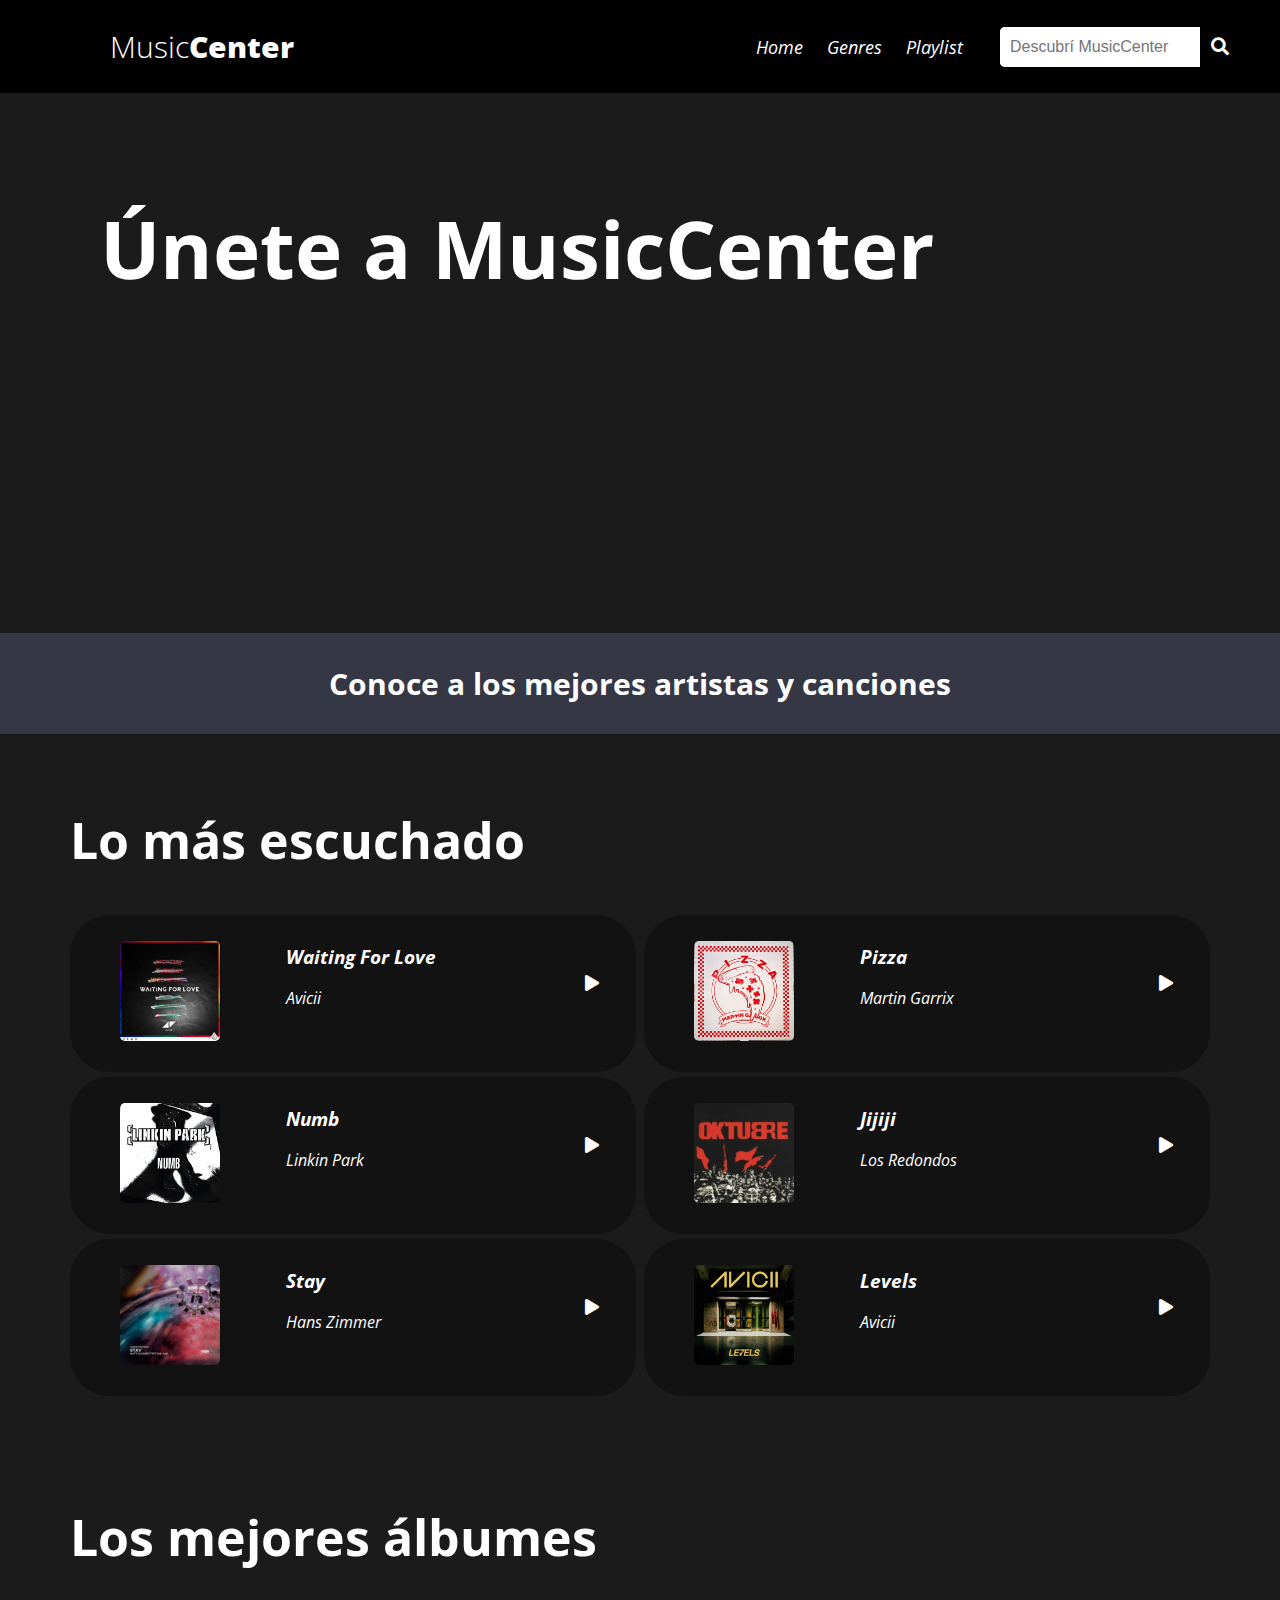
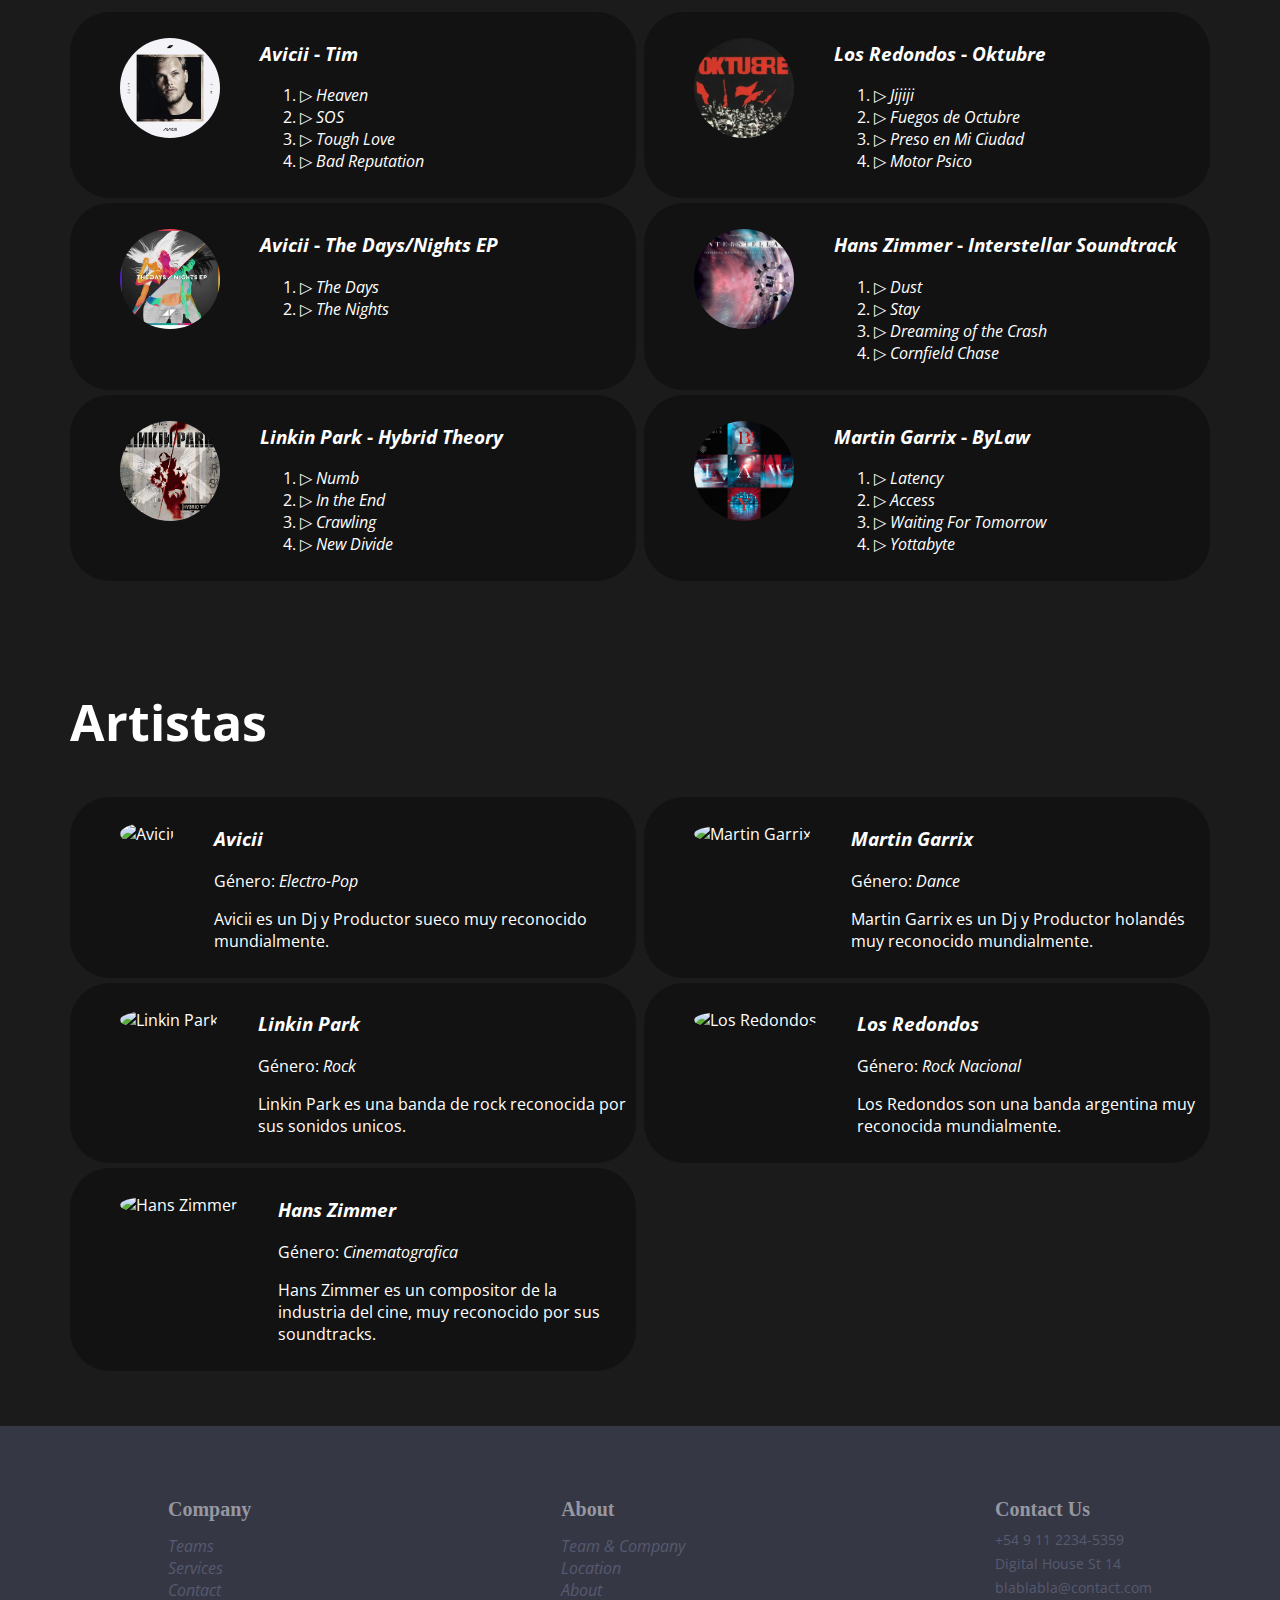
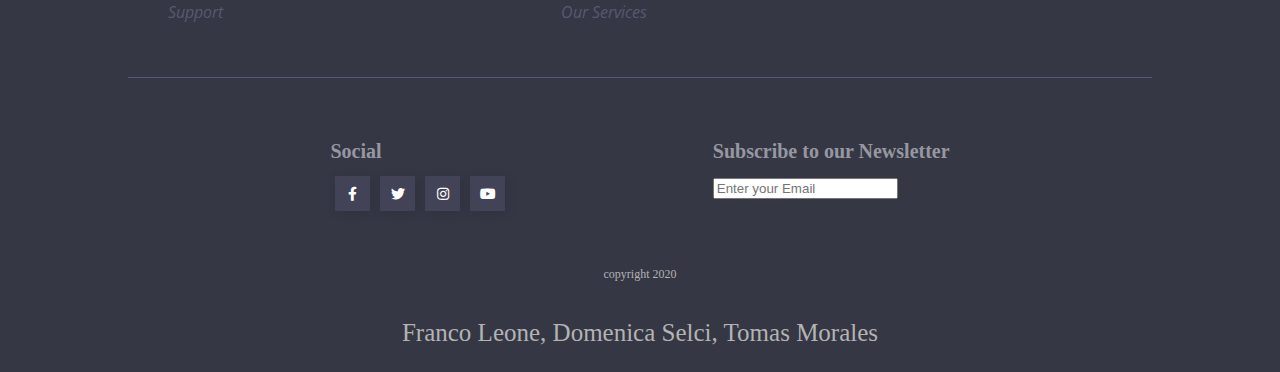
==== index.html @ e965d52c "Update index.html" ====
<!DOCTYPE html>
<html>

<head>
    <meta charset="utf-8">
    <link rel="preconnect" href="https://fonts.gstatic.com">
    <link href="https://fonts.googleapis.com/css2?family=Open+Sans:ital,wght@0,300;0,700;1,800&display=swap"
        rel="stylesheet">
    <meta name="viewport" content="width=device-width, initial-scale=1">
    <title>MusicCenter</title>
    <link rel="stylesheet" href="https://cdnjs.cloudflare.com/ajax/libs/font-awesome/5.15.2/css/all.min.css">
    <link rel="stylesheet" href="css/style.css">
</head>

<body>
    <nav>
        <ul>
            <li class="logo">Music<span>Center</span></li>
            <div class="items">
                <li><a href="../proyecto-musica/index.html">Home</a></li>
                <li><a href="../proyecto-musica/genres.html">Genres</a></li>
                <li><a href="../proyecto-musica/playlist.html">Playlist</a></li>
            </div>
            <li class="search-icon">
                <input type= "search" placeholder="Descubrí MusicCenter">
                <label class="icon">
                    <span class="fas fa-search"></span>
                </label>
            </li>
        </ul>
    </nav>
    <main>
        <section>
            <h1 id="portada">Únete a MusicCenter</h2>
                <h2 class="subtitulo">Conoce a los mejores artistas y canciones</h2>
        </section>
        <section id="contenedores" class="canciones">
            <h2>Lo más escuchado</h2>
            <article>
                <figure class="cancion"><img src="img/waitingforlove.jpg" alt="Waiting For Love - Avicii">
                </figure>
                <div class="informacion">
                    <h3> <a href="detail-track.html">Waiting For Love</a></h3>
                    <p><a href="detail-artist.html">Avicii</a></p>
                </div>
                <div class="reproductor">
                    <i class="fas fa-play"></i>
                </div>
            </article>
            <article>
                <figure class="cancion"><img src="img/pizza.jpg" alt="Pizza-Martin Garrix"></figure>
                <div class="informacion">
                    <h3> <a href="detail-track.html">Pizza</a></h3>
                    <p> <a href="detail-artist.html">Martin Garrix</a></p>
                </div>
                <div class="reproductor">
                    <i class="fas fa-play"></i>
                </div>
            </article>
            <article>
                <figure class="cancion"><img src="img/numb.jpg" alt="Numb - Linkin Park"></figure>
                <div class="informacion">
                    <h3> <a href="detail-track.html">Numb</a></h3>
                    <p> <a href="detail-artist.html">Linkin Park</a></p>
                </div>
                <div class="reproductor">
                    <i class="fas fa-play"></i>
                </div>
            </article>
            <article>
                <figure class="cancion"><img src="img/jijiji.jpg" alt="Los Redondos - Jijiji"></figure>
                <div class="informacion">
                    <h3> <a href="detail-track.html">Jijiji</a></h3>
                    <p> <a href="detail-artist.html">Los Redondos</a></p>
                </div>
                <div class="reproductor">
                    <i class="fas fa-play"></i>
                </div>
            </article>
            <article>
                <figure class="cancion"><img src="img/stay.jpg" alt="Stay - Hans Zimmer"></figure>
                <div class="informacion">
                    <h3><a href="detail-track.html">Stay</a></h3>
                    <p> <a href="detail-artist.html">Hans Zimmer</a></p>
                </div>
                <div class="reproductor">
                    <i class="fas fa-play"></i>
                </div>
            </article>
            <article>
                <figure class="cancion"><img src="img/levels.jpg" alt="Levels - Avicii"></figure>
                <div class="informacion">
                    <h3> <a href="detail-track.html">Levels</a></h3>
                    <p> <a href="detail-artist.html">Avicii</a></p>
                </div>
                <div class="reproductor">
                    <i class="fas fa-play"></i>
                </div>
            </article>
        </section>



        <section id="contenedores" class="album">
            <h2>Los mejores álbumes</h2>
            <article>
                <figure><img src="img/tim.jpg" alt="Tim"></figure>
                <div class="informacion">
                    <h3><a href="detail-artist.html">Avicii</a> - <a href="detail-album.html">Tim</a></h3>
                    <ol class="cancionesalbum">
                        <li>▷ <a href="detail-track.html">Heaven</a> </li>
                        <li>▷ <a href="detail-track.html">SOS</a></li>
                        <li>▷ <a href="detail-track.html">Tough Love</a></li>
                        <li>▷ <a href="detail-track.html">Bad Reputation</a></li>
                    </ol>
                </div>
            </article>
            <article>
                <figure><img src="img/jijiji.jpg" alt="Oktubre"></figure>
                <div class="informacion">
                    <h3><a href="detail-artist.html">Los Redondos</a> - <a href="detail-album.html">Oktubre</a></h3>
                    <ol class="cancionesalbum">
                        <li>▷ <a href="detail-track.html">Jijiji</a> </li>
                        <li>▷ <a href="detail-track.html">Fuegos de Octubre</a></li>
                        <li>▷ <a href="detail-track.html">Preso en Mi Ciudad</a></li>
                        <li>▷ <a href="detail-track.html">Motor Psico</a></li>
                    </ol>
                </div>
            </article>
            <article>
                <figure><img src="img/night-ayep.jpg" alt="Nights/Day EP"></figure>
                <div class="informacion">
                    <h3><a href="detail-artist.html">Avicii</a> - <a href="detail-album.html">The Days/Nights EP</a>
                    </h3>
                    <ol class="cancionesalbum">
                        <li>▷ <a href="detail-track.html">The Days</a> </li>
                        <li>▷ <a href="detail-track.html">The Nights</a></li>
                    </ol>
                </div>
            </article>
            <article>
                <figure><img src="img/interstellar.jpg" alt="Interstellar"></figure>
                <div class="informacion">
                    <h3><a href="detail-artist.html">Hans Zimmer</a> - <a href="detail-album.html">Interstellar
                            Soundtrack</a></h3>
                    <ol class="cancionesalbum">
                        <li>▷ <a href="detail-track.html">Dust</a> </li>
                        <li>▷ <a href="detail-track.html">Stay</a></li>
                        <li>▷ <a href="detail-track.html">Dreaming of the Crash</a></li>
                        <li>▷ <a href="detail-track.html">Cornfield Chase</a></li>
                    </ol>
                </div>
            </article>
            <article>
                <figure><img src="img/hybridtheor.jpg" alt="Hybrid Theory"></figure>
                <div class="informacion">
                    <h3><a href="detail-artist.html">Linkin Park</a> - <a href="detail-album.html">Hybrid Theory</a>
                    </h3>
                    <ol class="cancionesalbum">
                        <li>▷ <a href="detail-track.html">Numb</a> </li>
                        <li>▷ <a href="detail-track.html">In the End</a></li>
                        <li>▷ <a href="detail-track.html">Crawling</a></li>
                        <li>▷ <a href="detail-track.html">New Divide</a></li>
                    </ol>
                </div>
            </article>
            <article>
                <figure><img src="img/bylaw.jpg" alt="ByLaw"></figure>
                <div class="informacion">
                    <h3><a href="detail-artist.html">Martin Garrix</a> - <a href="detail-album.html">ByLaw</a></h3>
                    <ol class="cancionesalbum">
                        <li>▷ <a href="detail-track.html">Latency</a> </li>
                        <li>▷ <a href="detail-track.html">Access</a></li>
                        <li>▷ <a href="detail-track.html">Waiting For Tomorrow</a></li>
                        <li>▷ <a href="detail-track.html">Yottabyte</a></li>
                    </ol>
                </div>
            </article>
        </section>




        <section id="contenedores" class="artistas">
            <h2>Artistas</h2>
            <article>
                <figure><img src="img/avicii.jpg" alt="Avicii"></figure>
                <div class="informacion">
                    <h3><a href="detail-artist.html">Avicii</a></h3>
                    <p>Género: <a href="detail-genres.html">Electro-Pop</a></p>
                    <p>Avicii es un Dj y Productor sueco muy reconocido mundialmente.</p>
                </div>
            </article>
            <article>
                <figure><img src="img/mx.jpg" alt="Martin Garrix"></figure>
                <div class="informacion">
                    <h3><a href="detail-artist.html">Martin Garrix</a></h3>
                    <p>Género: <a href="detail-genres.html">Dance</a></p>
                    <p>Martin Garrix es un Dj y Productor holandés muy reconocido mundialmente.</p>
                </div>
            </article>
            <article>
                <figure><img src="img/lp.jpg" alt="Linkin Park"></figure>
                <div class="informacion">
                    <h3><a href="detail-artist.html">Linkin Park</a></h3>
                    <p>Género: <a href="detail-genres.html">Rock</a></p>
                    <p>Linkin Park es una banda de rock reconocida por sus sonidos unicos.</p>
                </div>
            </article>
            <article>
                <figure><img src="img/r.jpg" alt="Los Redondos"></figure>
                <div class="informacion">
                    <h3><a href="detail-artist.html">Los Redondos</a></h3>
                    <p>Género: <a href="detail-genres.html">Rock Nacional</a></p>
                    <p>Los Redondos son una banda argentina muy reconocida mundialmente.</p>
                </div>
            </article>
            <article>
                <figure><img src="img/hz.jpg" alt="Hans Zimmer"></figure>
                <div class="informacion">
                    <h3><a href="detail-artist.html">Hans Zimmer</a></h3>
                    <p>Género: <a href="detail-genres.html">Cinematografica</a></p>
                    <p>Hans Zimmer es un compositor de la industria del cine, muy reconocido por sus
                        soundtracks.</p>
                </div>
            </article>
        </section>
    </main>
    <footer>

        <div class="arriba">

            <ul>
                <h1>Company</h1>
                <li><a href="#">Teams</a></li>
                <li><a href="#">Services</a></li>
                <li><a href="#">Contact</a></li>
                <li><a href="#">Support</a></li>
            </ul>

            <ul>
                <h1>About</h1>
                <li><a href="#">Team & Company</a></li>
                <li><a href="#">Location</a></li>
                <li><a href="#">About</a></li>
                <li><a href="#">Our Services</a></li>
            </ul>

            <ul>
                <h1>Contact Us</h1>
                <li>
                    <p>+54 9 11 2234-5359</p>
                </li>
                <li>
                    <p>Digital House St 14</p>
                </li>
                <li>
                    <p>blablabla@contact.com</p>
                </li>
            </ul>


        </div>

        <div class="abajo">

            <div class="social">
                <h1>Social</h1>
                <div class="social-icons">
                    <a href="#"><i class="fab fa-facebook-f"></i></a>
                    <a href="#"><i class="fab fa-twitter"></i></a>
                    <a href="#"><i class="fab fa-instagram"></i></a>
                    <a href="#"><i class="fab fa-youtube"></i></a>
                </div>
            </div>
            <div class="search">
                <h1>Subscribe to our Newsletter</h1>
                <input type="email" placeholder="Enter your Email" />

            </div>
        </div>

        <p class="copyright"> copyright 2020</p>
        <p class="Integrantes">Franco Leone, Domenica Selci, Tomas Morales</p>
    </footer>
</body>

</html>
---- css/style.css ----
*{
    box-sizing: border-box;
}
body{
    margin:0;
    background-color: rgb(27, 27, 27);
    color: white;
    font-family: 'Open Sans', sans-serif;
}
nav{
    padding: 10px 40px 10px 70px;
    border: 1px #000;
    border-left: none;
    border-right: none;
background-color: #000;

}
nav ul{
    display: flex;
    list-style: none;
    flex-wrap: wrap;
    align-items: center;
    justify-content: center;

}
nav ul li.logo{
    flex: 1;
    font-family: -apple-system, BlinkMacSystemFont, 'Segoe UI', Roboto, Oxygen, Ubuntu, Cantarell, 'Open Sans', 'Helvetica Neue', sans-serif;
    font-size: 30px;
    font-weight: 200;
}
nav ul li.logo span{
font-weight: 800;
}

nav ul div.items{
    padding: 0 25px;
    display: inline-flex;
}
nav ul div.items a{
    text-decoration: none;
    font-size: 18px;
    padding: 0 12px;

}
nav ul .search-icon{
    height: 40px;
    width: 240px;
    display: flex;
    background: #f2f2f2;
    border-radius: 5px;
}
nav ul .search-icon input{
    height: 100%;
    width: 200px;
    border: none;
    outline: none;
    padding: 0 10px;
    color: #000;
    font-size: 16px;
    border-radius: 5px 0 0 5px;

}
nav ul .search-icon .icon{
    height: 100%;
    width: 40px;
    line-height: 40px;
    text-align: center;
    background: #000;
}
nav ul .search-icon .icon span{
    color:white;
    font-size: 18px;
}
#portada{
    background-image: url(../img/portada.jpg);
    background-size: cover;
    background-position: center;
    min-height: 60vh;
    padding: 100px;
    margin:0;
    font-size: 80px;
  /* text-align: start;
    display: flex;
    justify-content: space-between;
    flex-direction: column;*/
}

.subtitulo {
    font-size: 30px;
    text-align: center;
    padding: 30px 10px;
    background-color: #353745;
    margin: 0;
}

 #contenedores {
    display: flex;
    flex-wrap: wrap;
    justify-content: space-between;
    margin-top: 30px;
    max-width: 1200px;
    margin: 0 auto;
    padding: 30px;
   /* margin-left: 100px;
    margin-right: 100px;*/
   /* background-color: rgba(128, 128, 128, 0.226);*/
    border-radius: 20px;
}

#contenedores h2 {
   
    width: 100%;
    font-size: 50px;
}

#contenedores article {
    display: flex;
    padding: 10px;
    margin-bottom: 5px;
   /* width: calc(50% - 4px);*/
    background-color: rgba(15, 15, 15, 0.74);
    border-radius: 40px;
}

.canciones article {
    width: calc(50% - 4px);
}


.album article {
    width: calc(50% - 4px);
}

.artistas article {
    width: calc(50% - 4px);
}

article figure {
    flex-shrink: 0;
}

figure img {
    height: 100px;
    width: 100px;
    border-radius: 50%;
    object-fit: cover;
   /* display: block;*/
}


.canciones article div.informacion {
    width: 50%;
    margin: 0 auto;
}

article div.reproductor {
    display: flex;
    margin-top: 50px;
    margin-right: 5%;
}

.canciones article figure img {
     border-radius: 5px;
}
footer {
    background-color: #353745;
    box-sizing: border-box;
    display: flex;
    flex-direction: column;
    align-items: center;
}

ul{
    list-style: none;
}


/* .logo{
    height: 50px;
    width: 170px;
} */

.social-icons a{
    width: 35px;
    height: 35px;
    margin: 0px 5px;
    background-color: #424356;
    box-shadow: 2px 2px 12px rgba(0,0,0,0.1);
    display: flex;
    justify-content: center;
    align-items: center;
}

.social-icons{
    display: flex;
}

.social-icons i{
    color: #ffffff;
    font-size: 14px;
}

.copyright{
    font-family: calibri;
    font-size: 12px;
    color: #b3b3b3;
}

.Integrantes{
    font-family: calibri;
    font-size: 25px;
    color: #b3b3b3;
}

.social-icons a:hover{
    background-color: #353745;
    transition: all ease 0.5s;
}

.social-icons a:hover i{
    color: #424356;
}


.arriba h1{
    color: #9697a0;
    font-size: 20px;
    font-family: calibri;
}

.arriba ul li a{
    font-size: 16px;
    color: #575a70;
}

.arriba ul li p{
    font-size: 14px;
    color: #575a70;
    line-height: 10px;
}

.arriba{
    display: flex;
    justify-content: space-between;
    padding: 3% 0px;
    margin: 5px;
    width: 80%;
    flex-wrap: wrap;
}

.arriba{
    border-bottom: 1px solid #575a70;
    
}

.arriba a:hover{
    color: grey;
}
   
.abajo h1{
    color: #9697a0;
    font-size: 20px;
    font-family: calibri;
}


.abajo{
    display: flex;
    justify-content: center;
    justify-content: space-evenly;
    padding: 3% 0px;
    margin: 5px;
    width: 80%;
    flex-wrap: wrap;
}

.imagenes{
    display: flex;
    justify-content: center;
    justify-content: space-evenly;
    padding: 3% 0px;
    margin: 5px;
    width: 80%;
    flex-wrap: wrap;
}

a {
    text-decoration: none;
    color: white;
    font-style: italic;
}

.generos article{
   /* margin-right:5%;*/
    width: calc(50%-5px);
    height: 300px;
    border-radius: 40px;
}

.generos h1 {
    font-size: 100px;
  /*  margin-left: 10%;*/
}

footer {
    margin-top: 20px;
}

.dance {
  background-image: url("/img/electro.jpg");
  background-position: center;
  background-size: cover;
}

.rocknacional {
    background-image: url("/img/rocknacional.jpg");
    background-position: center;
    background-size: cover;
  }

.rock {
    background-image: url("/img/portada.jpg");
    background-position: center;
    background-size: cover;
  }

.electropop {
    background-image: url("/img/dance.jpg");
    background-position: center;
    background-size: cover;
  }

.cinematografica {
    background-image: url("/img/cinemat.jpg");
    background-position: center;
    background-size: cover;
  }

.generos article h2 a {
    font-style: normal;
    font-weight: bolder;
    margin-left: 10%;
    font-size: 100px;
}

.generos {
   flex-direction: column;
   max-width: 1200px;
   margin: 0 auto;
   padding: 30px;
}

.artistas section {
    display: flex;
    flex-wrap: wrap;
    flex-direction: row;
    margin-top: 30px;
    margin-left: 100px;
    margin-right: 100px;
   /* background-color: rgba(128, 128, 128, 0.226);*/
    border-radius: 20px;
}

#portada-gen {
    background-image: url(../img/electro.jpg);
    background-size: cover;
    background-position: center;
    min-height: 40vh;
    padding: 50px;
    display: flex;
    margin: 0;
}
#portada-gen .titulo{
    text-align: start;
    padding: 100px;
    display: flex;
    justify-content: space-between;
    flex-direction: column;
}

#portada-gen h1 {
    font-size: 80px;
}



@media (max-width: 768px) {

    #portada{
        background-position: center;
    }

   /* .canciones  article {
        margin-left: 10%;
        width: calc(90% - 4px);
    }*/

    .album article {
        width: 100%
    }
    .album {
        flex-direction: column;
    }
    .album article figure img{
        margin-left: 25%;
    }
    .album article .informacion h3 {
        margin-left: 20px;
    }

    .artistas article {
        flex-direction: column;
    }

    .artistas article figure img {
        margin-left: 25%;
    }

    .artistas article .informacion {
        margin-left: 10%;
    }
}

@media (max-width: 420px) {
    #portada{
        font-size: 35px;
    }

    #portada h2 {
        width: 100%;
    }

    /*.canciones, .album, .artistas{
       margin-left: -20%;
    }*/
    
    /*.canciones article {
       margin-left: 5%;
    }*/

    .album article {
     width: calc(90% - 4px);
    }

    .canciones {
        flex-direction: column;
    }

    .canciones article {
        width: 100%;
    }
    
    .canciones article div.informacion{
        margin-left: -5%;
    }
    /*.canciones article figure img {
        width: 70px ;
        height: 70px;
    }

    .canciones article figure {
        width: 15%;
    }

    .canciones article .informacion h3, p {
          font-size: 15px;
    }

    .reproductor i {
        margin-right: 10px;
    }*/

    .album {
        flex-direction: column;
    }

    .album article {
         flex-direction: column;
         margin-left: 5%;
    }

    .artistas {
        flex-direction: column;
    }

    .artistas article {
        width: calc(90% - 4px);
        margin-left:5%;
    }
    figure {
        margin-left:15%;
    }
    
    .generos h1 {
        font-size: 50px;
    }

    .generos article {
        width: calc(50%-5px);
        /*margin-left: 20%;*/
    }
     
    .generos article h2 a {
          font-size: 40px;
    }
    .generos article h2 {
        width: 50%;
        margin-left: 25%;
    }
}
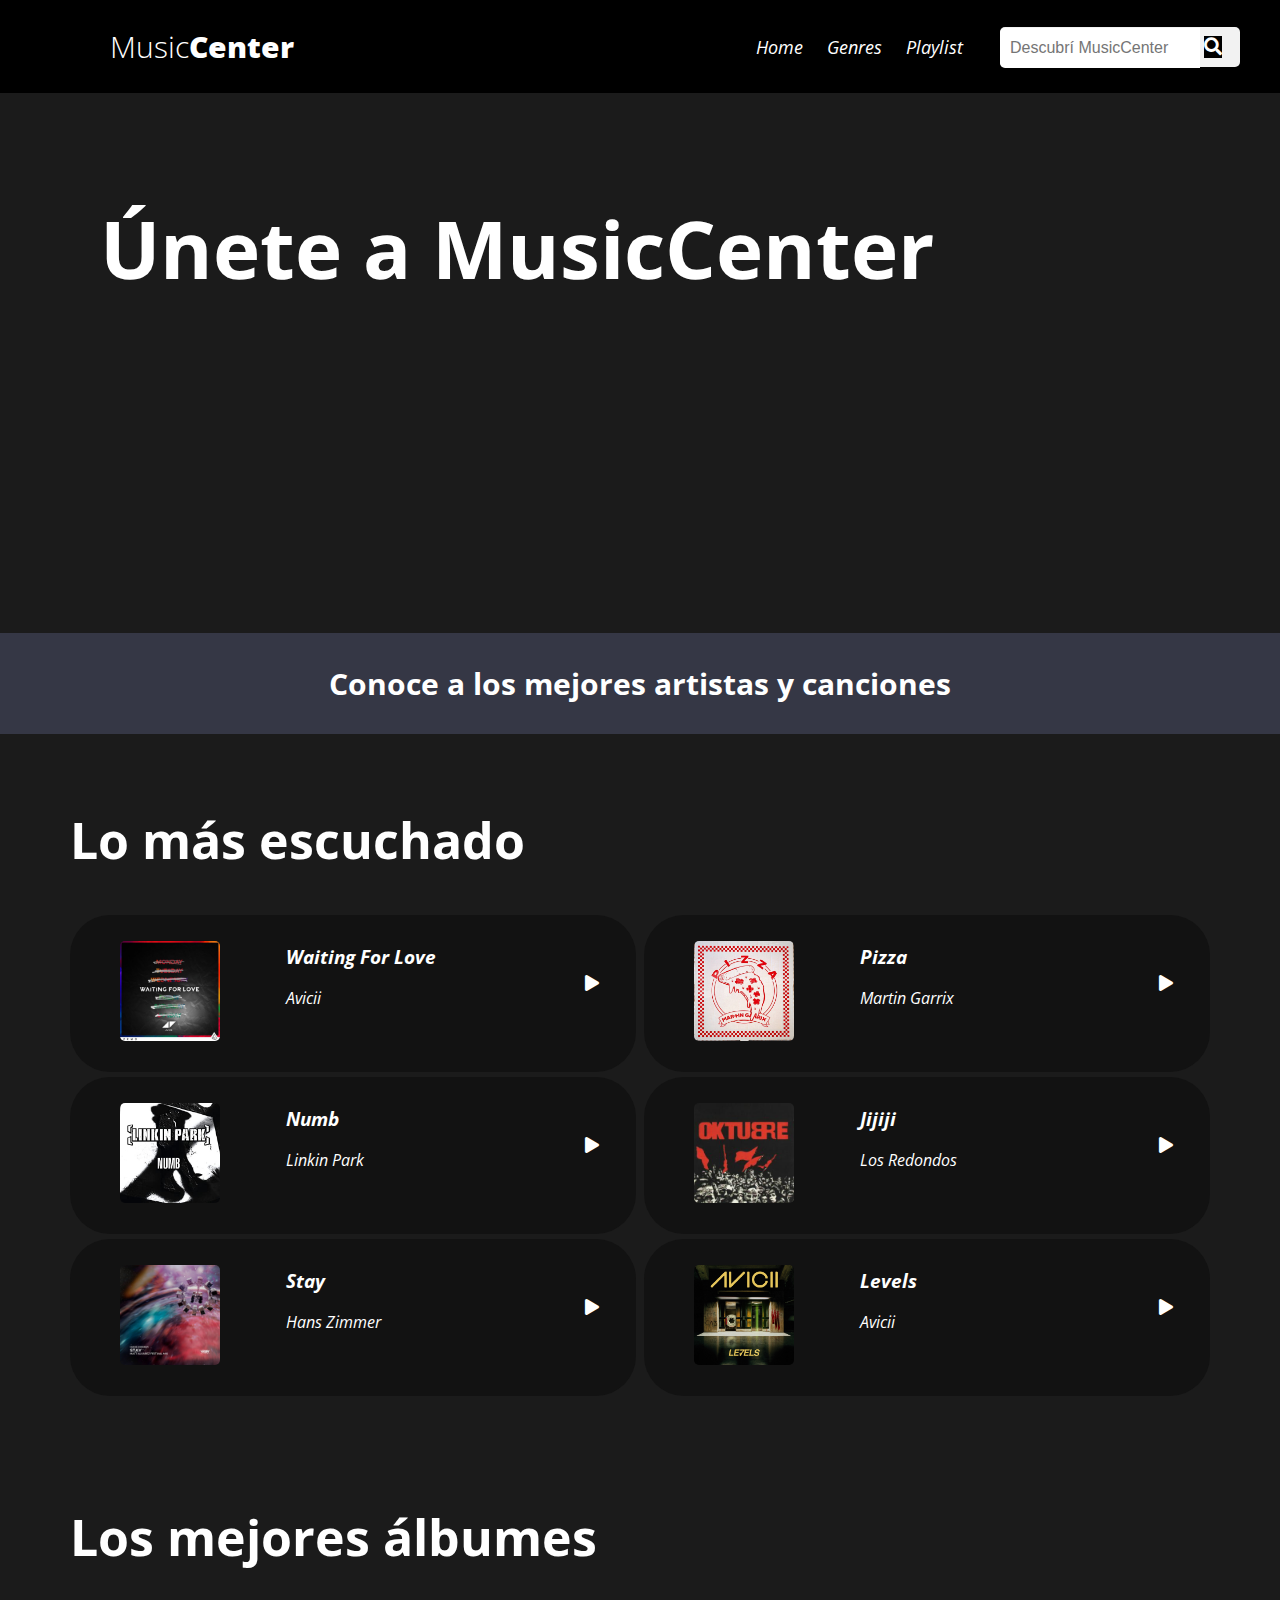
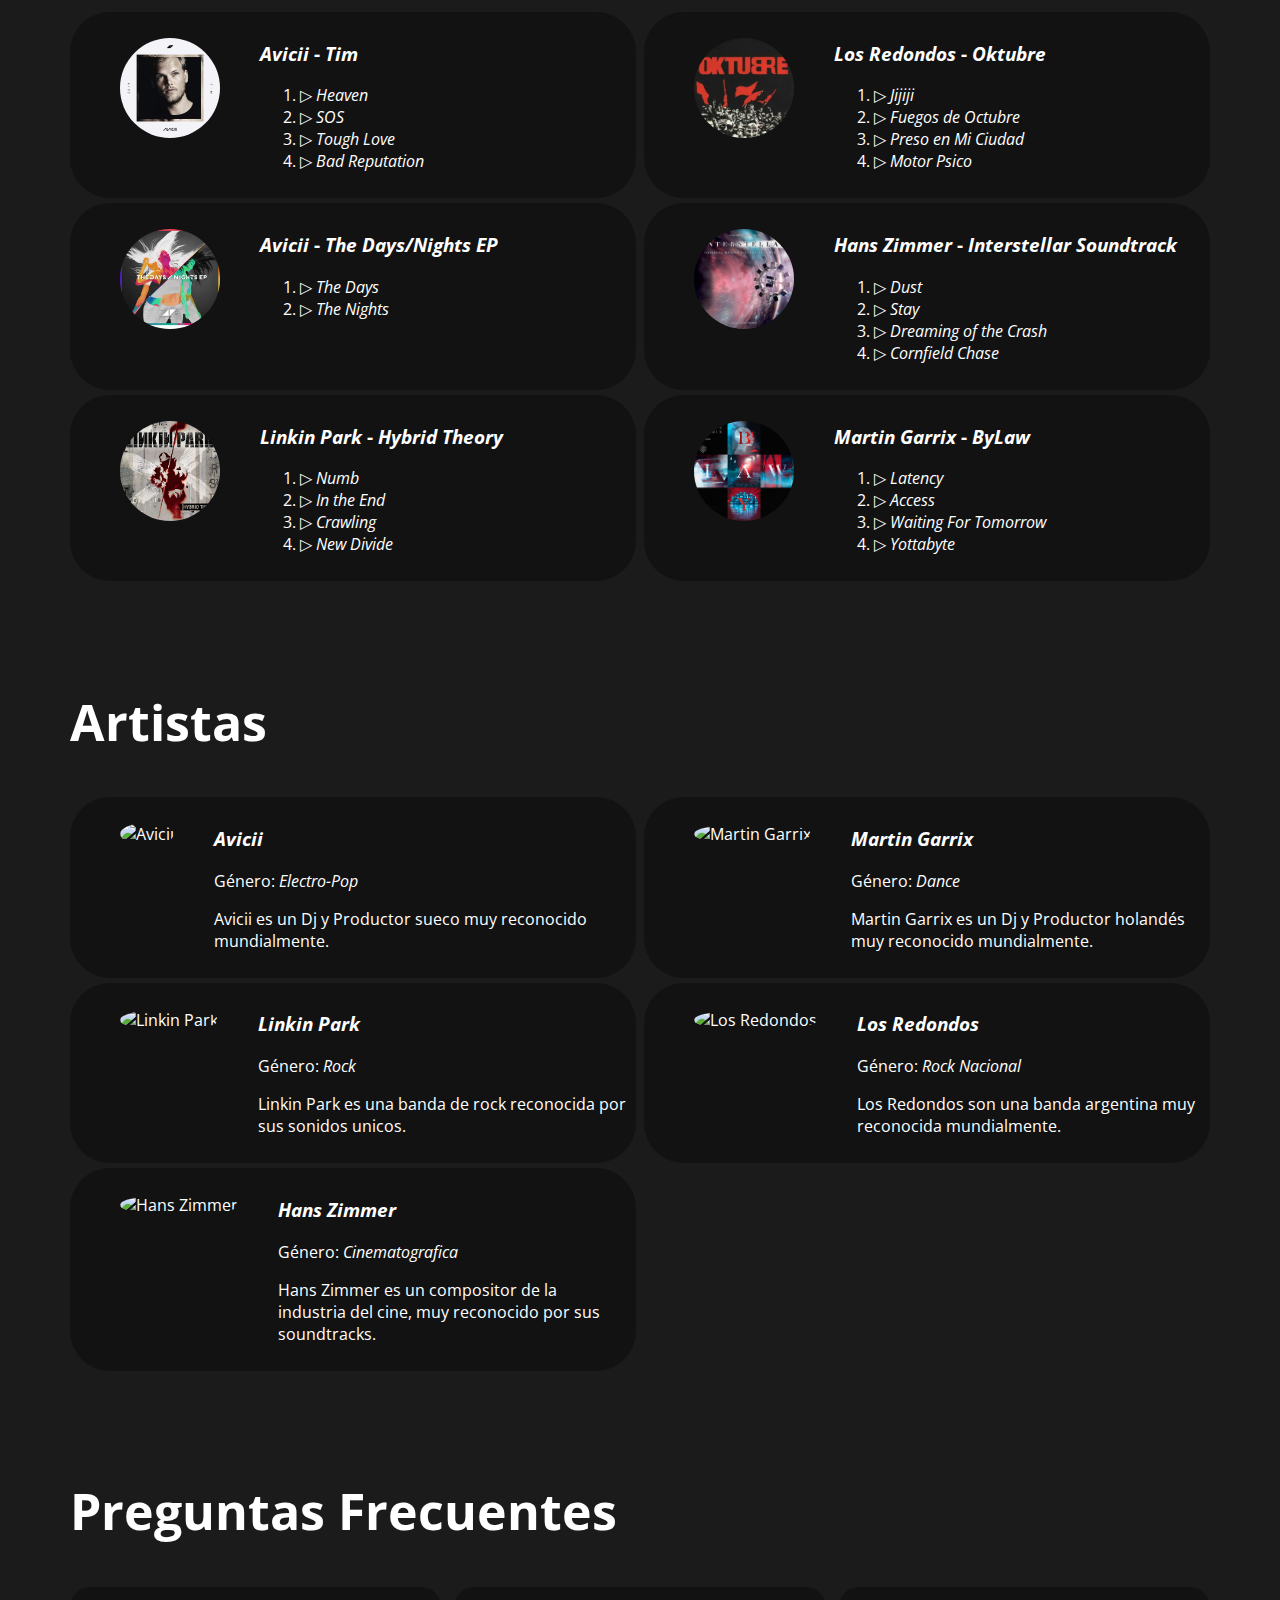
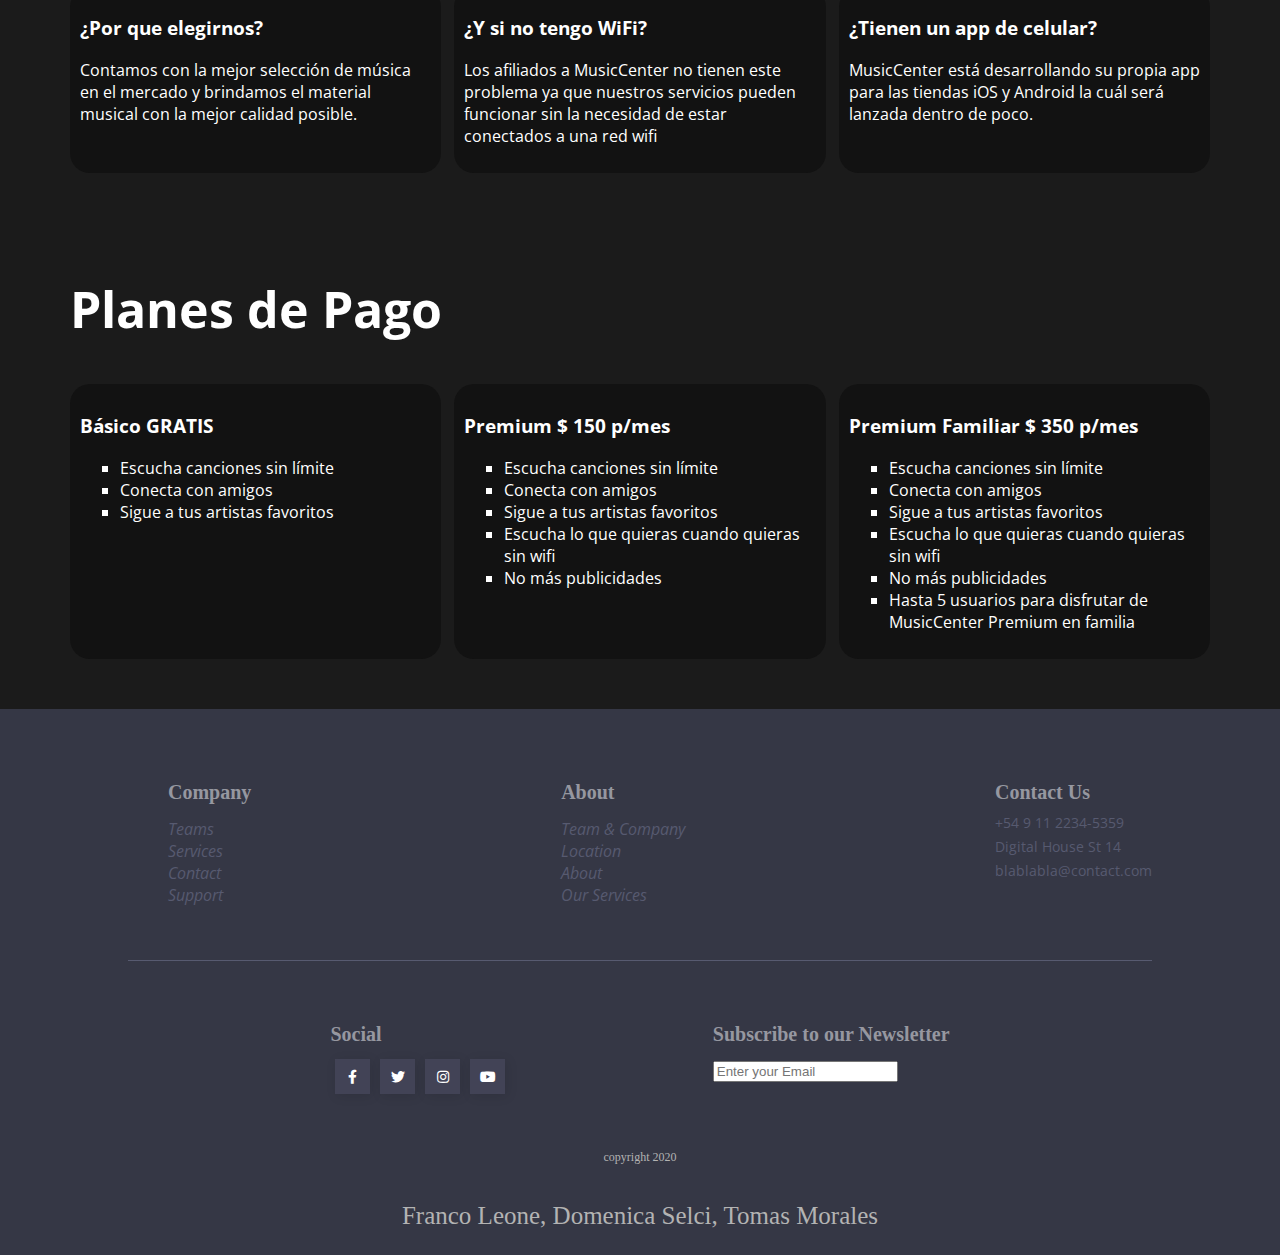
==== commit 0c8358b5: "Merge branch 'master' of https://github.com/tomassmorales/proyecto-musica" ====
--- a/index.html
+++ b/index.html
@@ -22,10 +22,12 @@
                 <li><a href="../proyecto-musica/playlist.html">Playlist</a></li>
             </div>
             <li class="search-icon">
-                <input type= "search" placeholder="Descubrí MusicCenter">
-                <label class="icon">
-                    <span class="fas fa-search"></span>
-                </label>
+                <form action="../proyecto-musica/search-results.html" method="GET">
+                    <input type="search" placeholder="Descubrí MusicCenter">
+                    <label class="icon">
+                        <span class="fas fa-search"></span>
+                    </label>
+                </form>
             </li>
         </ul>
     </nav>
@@ -225,6 +227,59 @@
                 </div>
             </article>
         </section>
+
+        <section id="contenedores" class="faq-planes">
+            <h2>Preguntas Frecuentes</h2>
+            <div>
+                <h3>¿Por que elegirnos?</h3>
+                <p>Contamos con la mejor selección de música en el mercado y brindamos el material musical con la mejor
+                    calidad posible.</p>
+            </div>
+            <div>
+                <h3>¿Y si no tengo WiFi?</h3>
+                <p>Los afiliados a MusicCenter no tienen este problema ya que nuestros servicios pueden funcionar sin la
+                    necesidad de estar conectados a una red wifi</p>
+            </div>
+            <div>
+                <h3>¿Tienen un app de celular?</h3>
+                <p>MusicCenter está desarrollando su propia app para las tiendas iOS y Android la cuál será lanzada
+                    dentro de poco.</p>
+            </div>
+        </section>
+
+        <section id="contenedores" class="faq-planes">
+            <h2>Planes de Pago</h2>
+            <div>
+                <h3>Básico GRATIS</h3>
+                <ul>
+                    <li>Escucha canciones sin límite</li>
+                    <li>Conecta con amigos</li>
+                    <li>Sigue a tus artistas favoritos</li>
+                </ul>
+            </div>
+            <div>
+                <h3>Premium $ 150 p/mes </h3>
+                <ul>
+                    <li>Escucha canciones sin límite</li>
+                    <li>Conecta con amigos</li>
+                    <li>Sigue a tus artistas favoritos</li>
+                    <li>Escucha lo que quieras cuando quieras sin wifi</li>
+                    <li>No más publicidades</li>
+                </ul>
+            </div>
+            <div>
+                <h3>Premium Familiar $ 350 p/mes</h3>
+                <ul>
+                    <li>Escucha canciones sin límite</li>
+                    <li>Conecta con amigos</li>
+                    <li>Sigue a tus artistas favoritos</li>
+                    <li>Escucha lo que quieras cuando quieras sin wifi</li>
+                    <li>No más publicidades</li>
+                    <li>Hasta 5 usuarios para disfrutar de MusicCenter Premium en familia</li>
+                </ul>
+            </div>
+        </section>
+
     </main>
     <footer>
 
--- a/css/style.css
+++ b/css/style.css
@@ -163,6 +163,24 @@
 .canciones article figure img {
      border-radius: 5px;
 }
+
+.faq-planes {
+    display: flex;
+    /*background-color: rgba(15, 15, 15, 0.74);*/
+    border-radius: 0;
+}
+
+.faq-planes div {
+    width: calc(33% - 5px);
+    padding: 10px;
+    background-color: rgba(15, 15, 15, 0.74);
+    border-radius: 20px;
+}
+
+.faq-planes div ul {
+    list-style: square;
+}
+
 footer {
     background-color: #353745;
     box-sizing: border-box;
@@ -383,6 +401,19 @@
     font-size: 80px;
 }
 
+.playlist {
+    display: flex;
+}
+
+.playlist article {
+    display: flex;
+    flex-direction: column;
+    width: calc(33% - 5px);
+}
+.playlist article img{
+    border-radius: 20px;
+    width: 100%;
+}
 
 
 @media (max-width: 768px) {
@@ -491,7 +522,16 @@
     figure {
         margin-left:15%;
     }
+
+    .faq-planes {
+        flex-direction: column;
+    }
     
+    .faq-planes div {
+        margin-top: 10px;
+        width: 100%;
+    }
+
     .generos h1 {
         font-size: 50px;
     }
@@ -508,4 +548,8 @@
         width: 50%;
         margin-left: 25%;
     }
+
+    .playlist{
+        flex-direction: column;
+    }
 } 
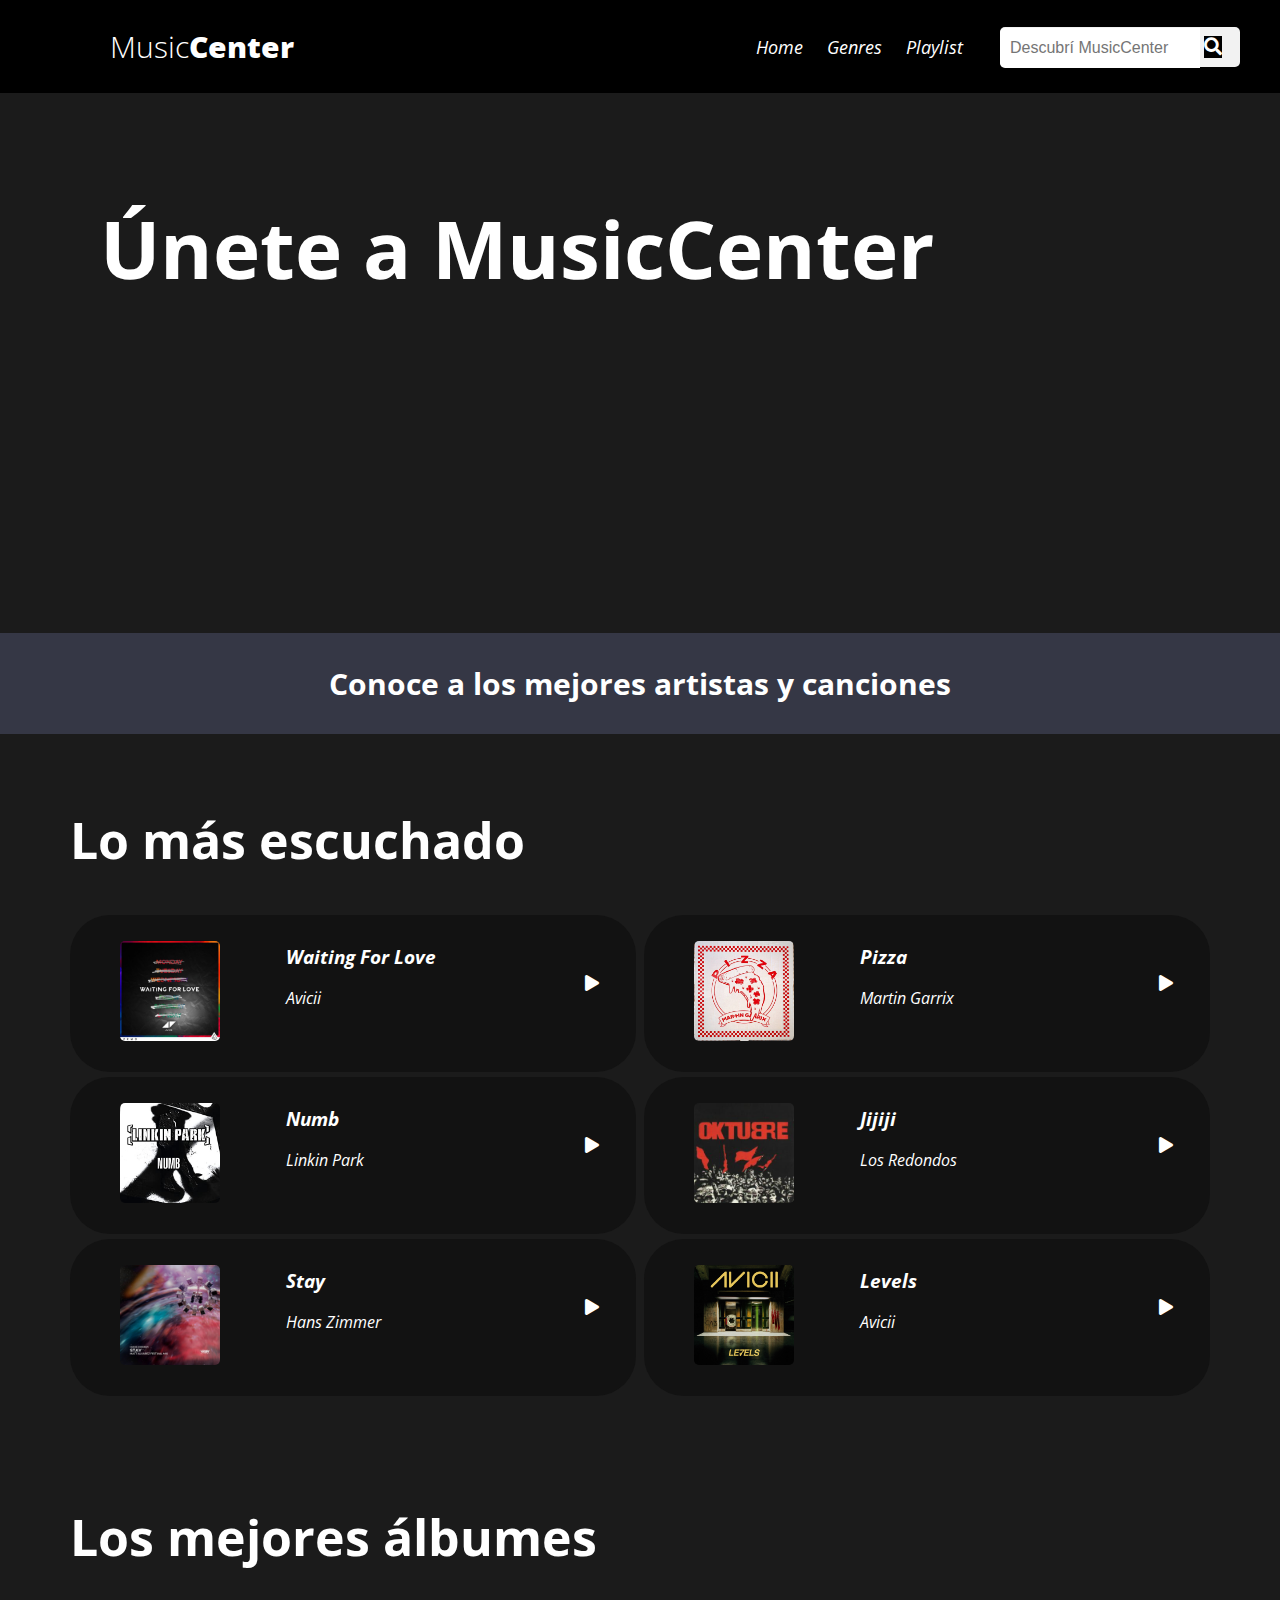
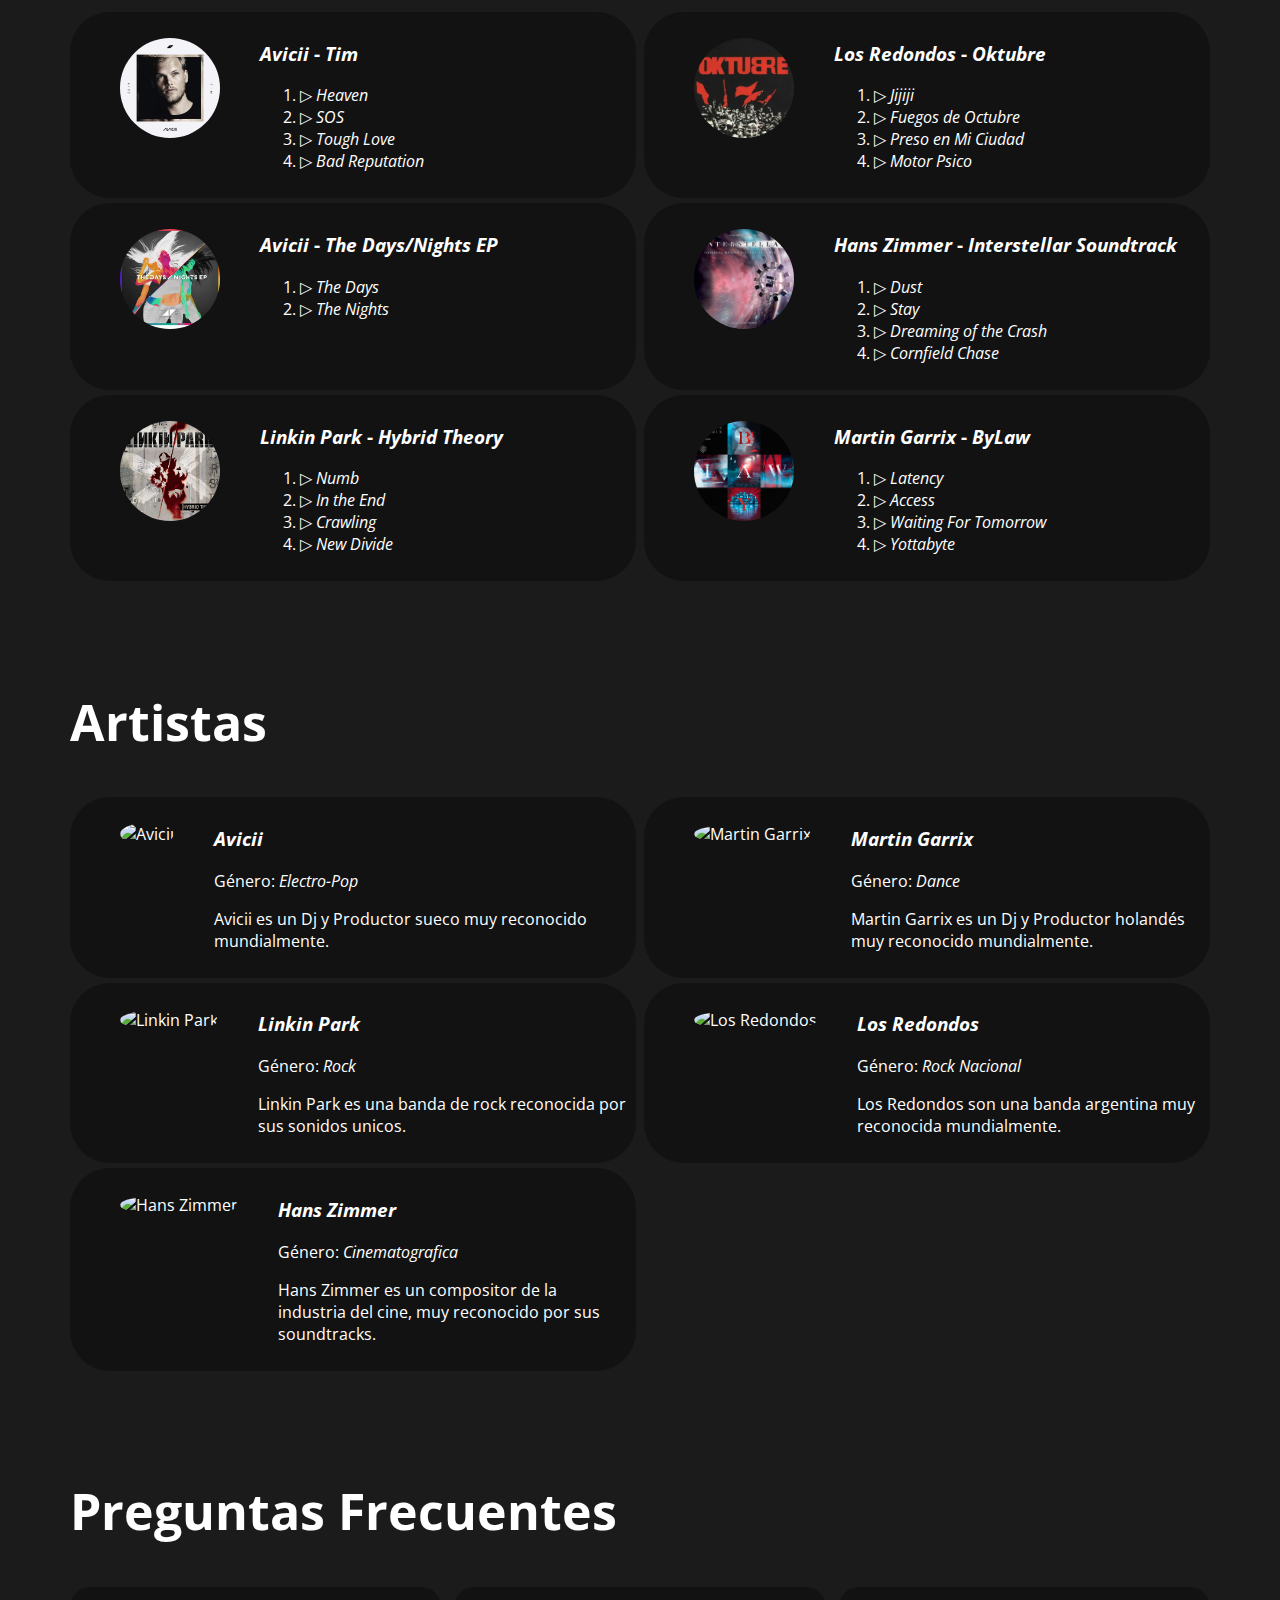
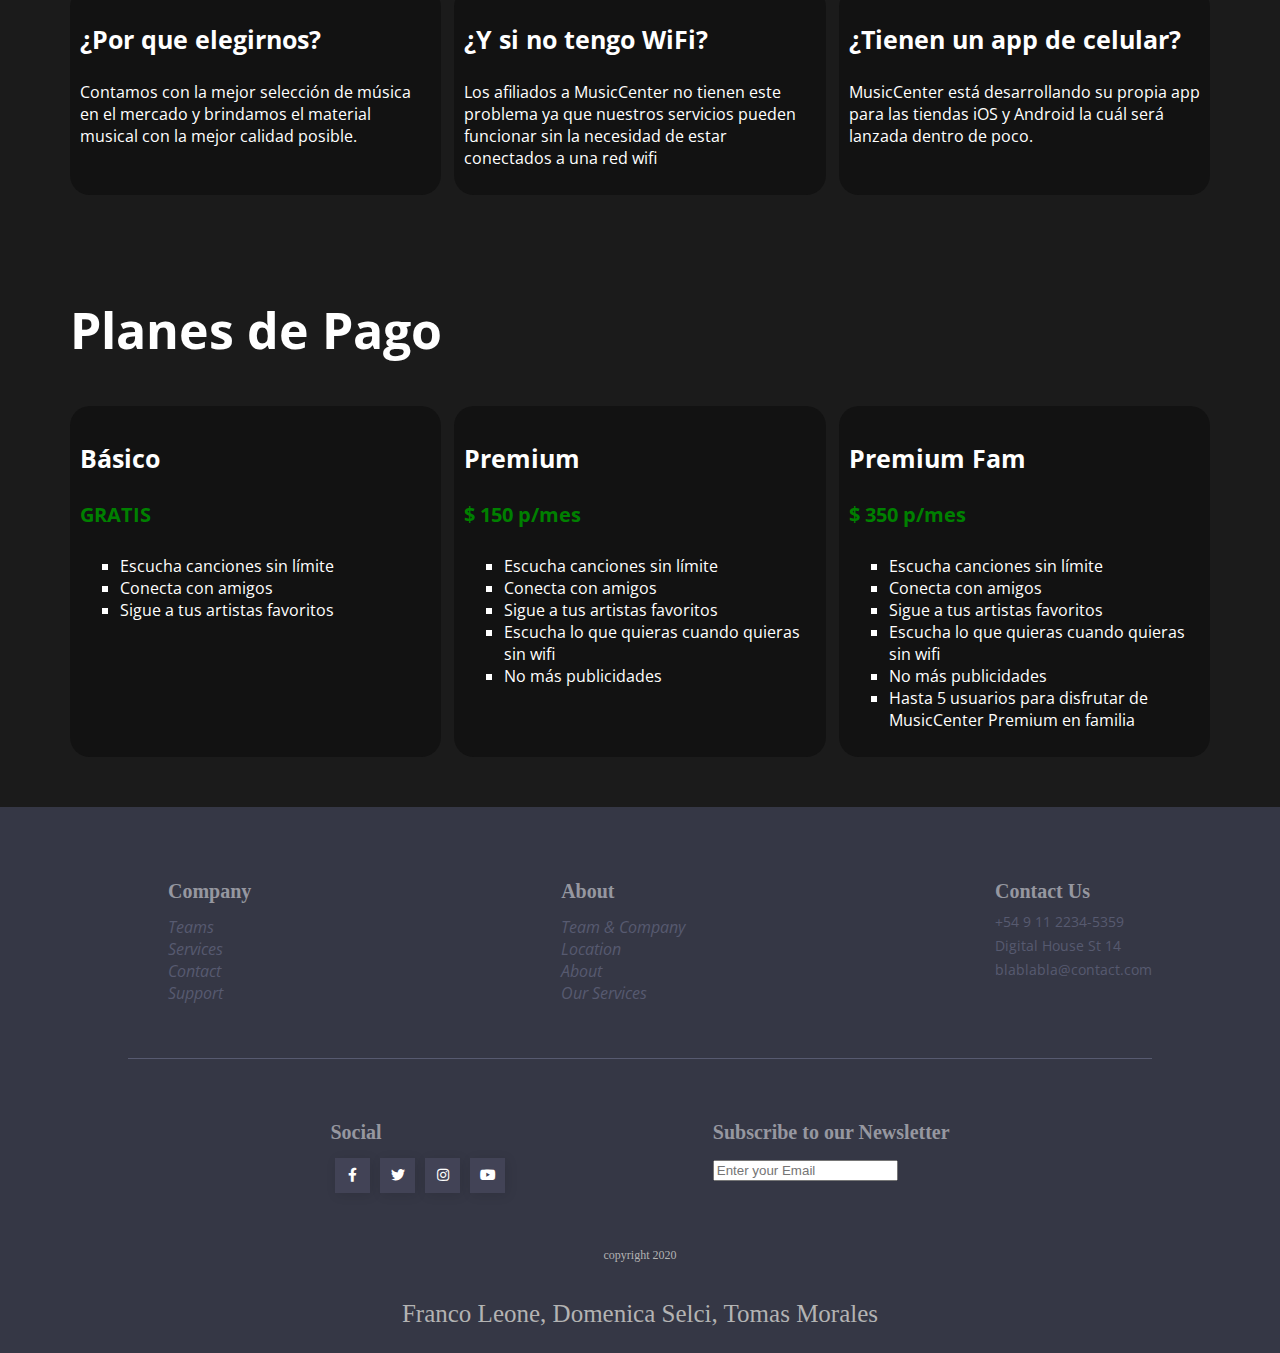
==== commit 05c2d3f9: "edicion en planes" ====
--- a/index.html
+++ b/index.html
@@ -250,7 +250,8 @@
         <section id="contenedores" class="faq-planes">
             <h2>Planes de Pago</h2>
             <div>
-                <h3>Básico GRATIS</h3>
+                <h3>Básico</h3>
+                <h4>GRATIS</h4>
                 <ul>
                     <li>Escucha canciones sin límite</li>
                     <li>Conecta con amigos</li>
@@ -258,7 +259,8 @@
                 </ul>
             </div>
             <div>
-                <h3>Premium $ 150 p/mes </h3>
+                <h3>Premium</h3>
+                <h4>$ 150 p/mes</h4>
                 <ul>
                     <li>Escucha canciones sin límite</li>
                     <li>Conecta con amigos</li>
@@ -268,7 +270,8 @@
                 </ul>
             </div>
             <div>
-                <h3>Premium Familiar $ 350 p/mes</h3>
+                <h3>Premium Fam</h3>
+                <h4>$ 350 p/mes</h4>
                 <ul>
                     <li>Escucha canciones sin límite</li>
                     <li>Conecta con amigos</li>
--- a/css/style.css
+++ b/css/style.css
@@ -181,6 +181,15 @@
     list-style: square;
 }
 
+.faq-planes div h3 {
+    font-size: 25px;
+}
+
+.faq-planes div h4 {
+    font-size: 20px;
+    color: green;
+}
+
 footer {
     background-color: #353745;
     box-sizing: border-box;
@@ -326,31 +335,31 @@
 }
 
 .dance {
-  background-image: url("/img/electro.jpg");
+  background-image: url("/proyecto-musica/img/dance.jpg");
   background-position: center;
   background-size: cover;
 }
 
 .rocknacional {
-    background-image: url("/img/rocknacional.jpg");
+    background-image: url("/proyecto-musica/img/rocknacional.jpg");
     background-position: center;
     background-size: cover;
   }
 
 .rock {
-    background-image: url("/img/portada.jpg");
+    background-image: url("/proyecto-musica/img/portada2.jpg");
     background-position: center;
     background-size: cover;
   }
 
 .electropop {
-    background-image: url("/img/dance.jpg");
+    background-image: url("/proyecto-musica/img/electro2.jpg");
     background-position: center;
     background-size: cover;
   }
 
 .cinematografica {
-    background-image: url("/img/cinemat.jpg");
+    background-image: url("/proyecto-musica/img/cinemat.jpg");
     background-position: center;
     background-size: cover;
   }
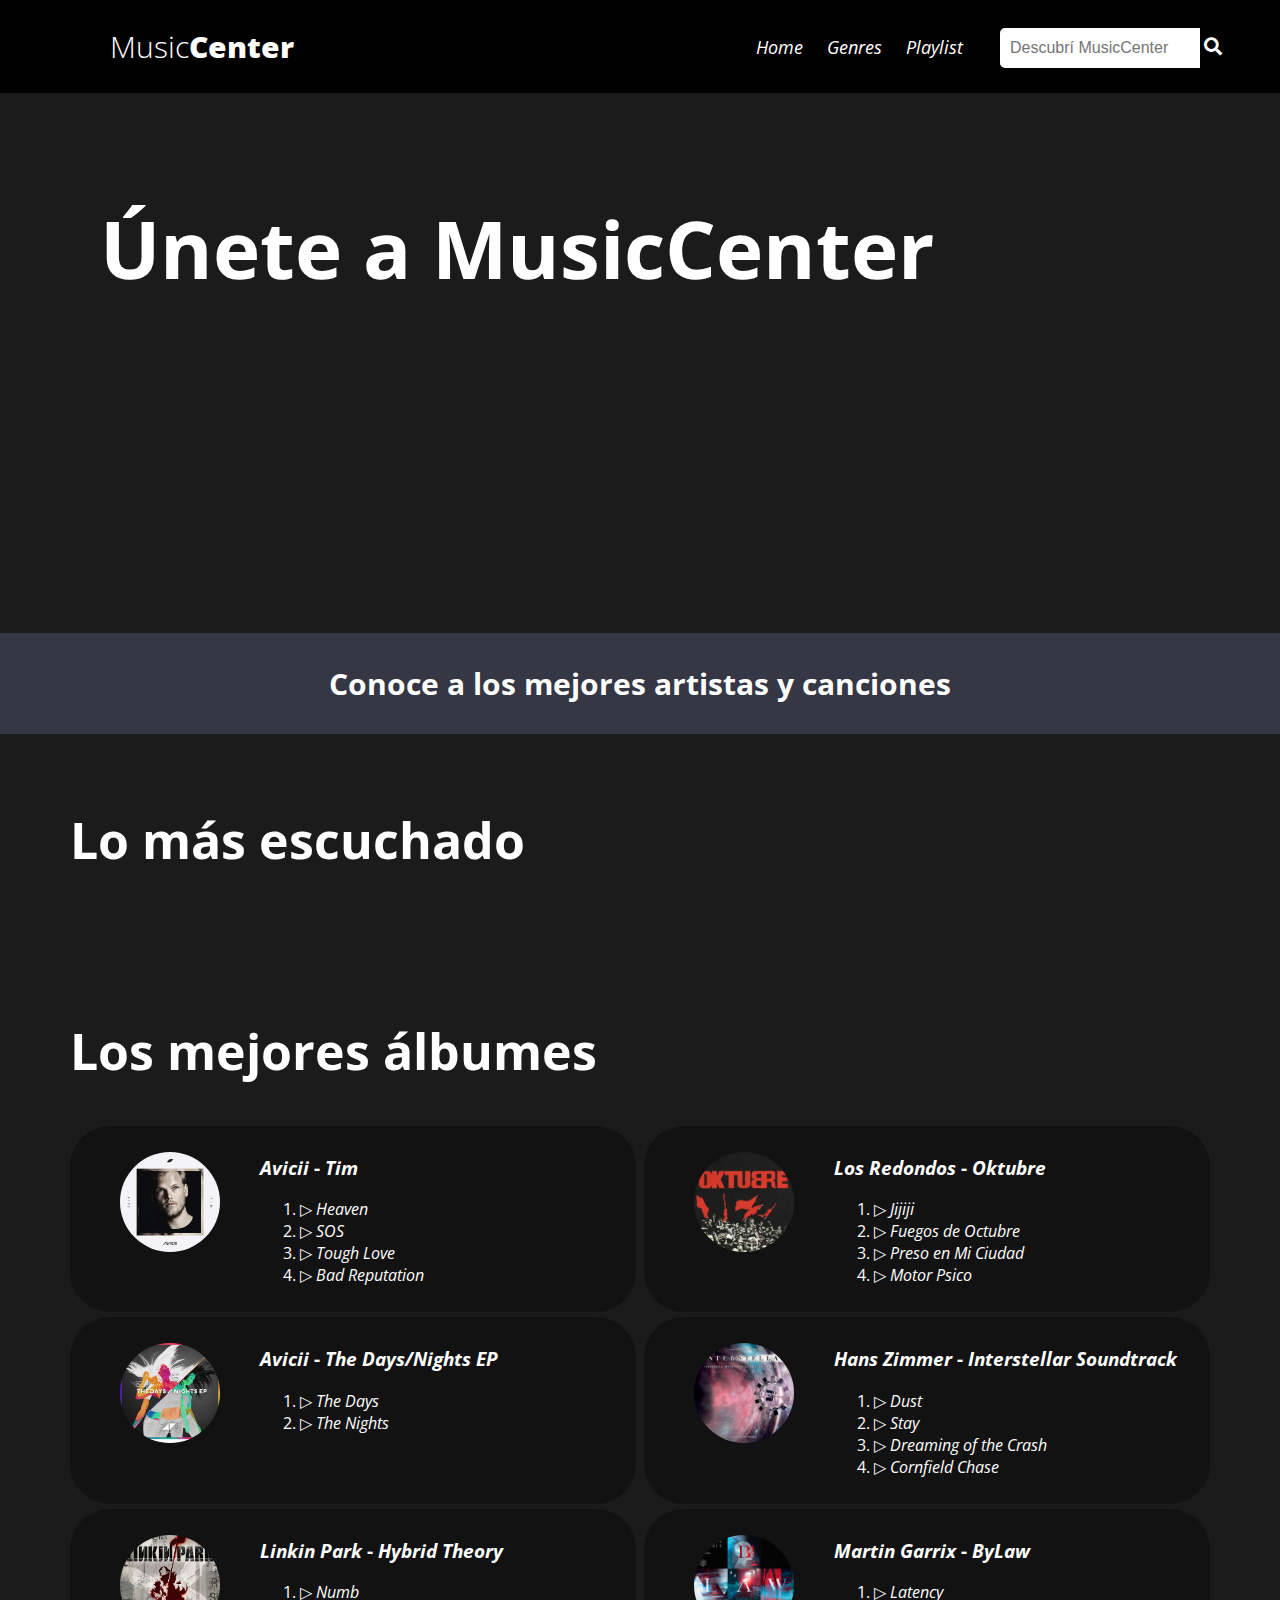
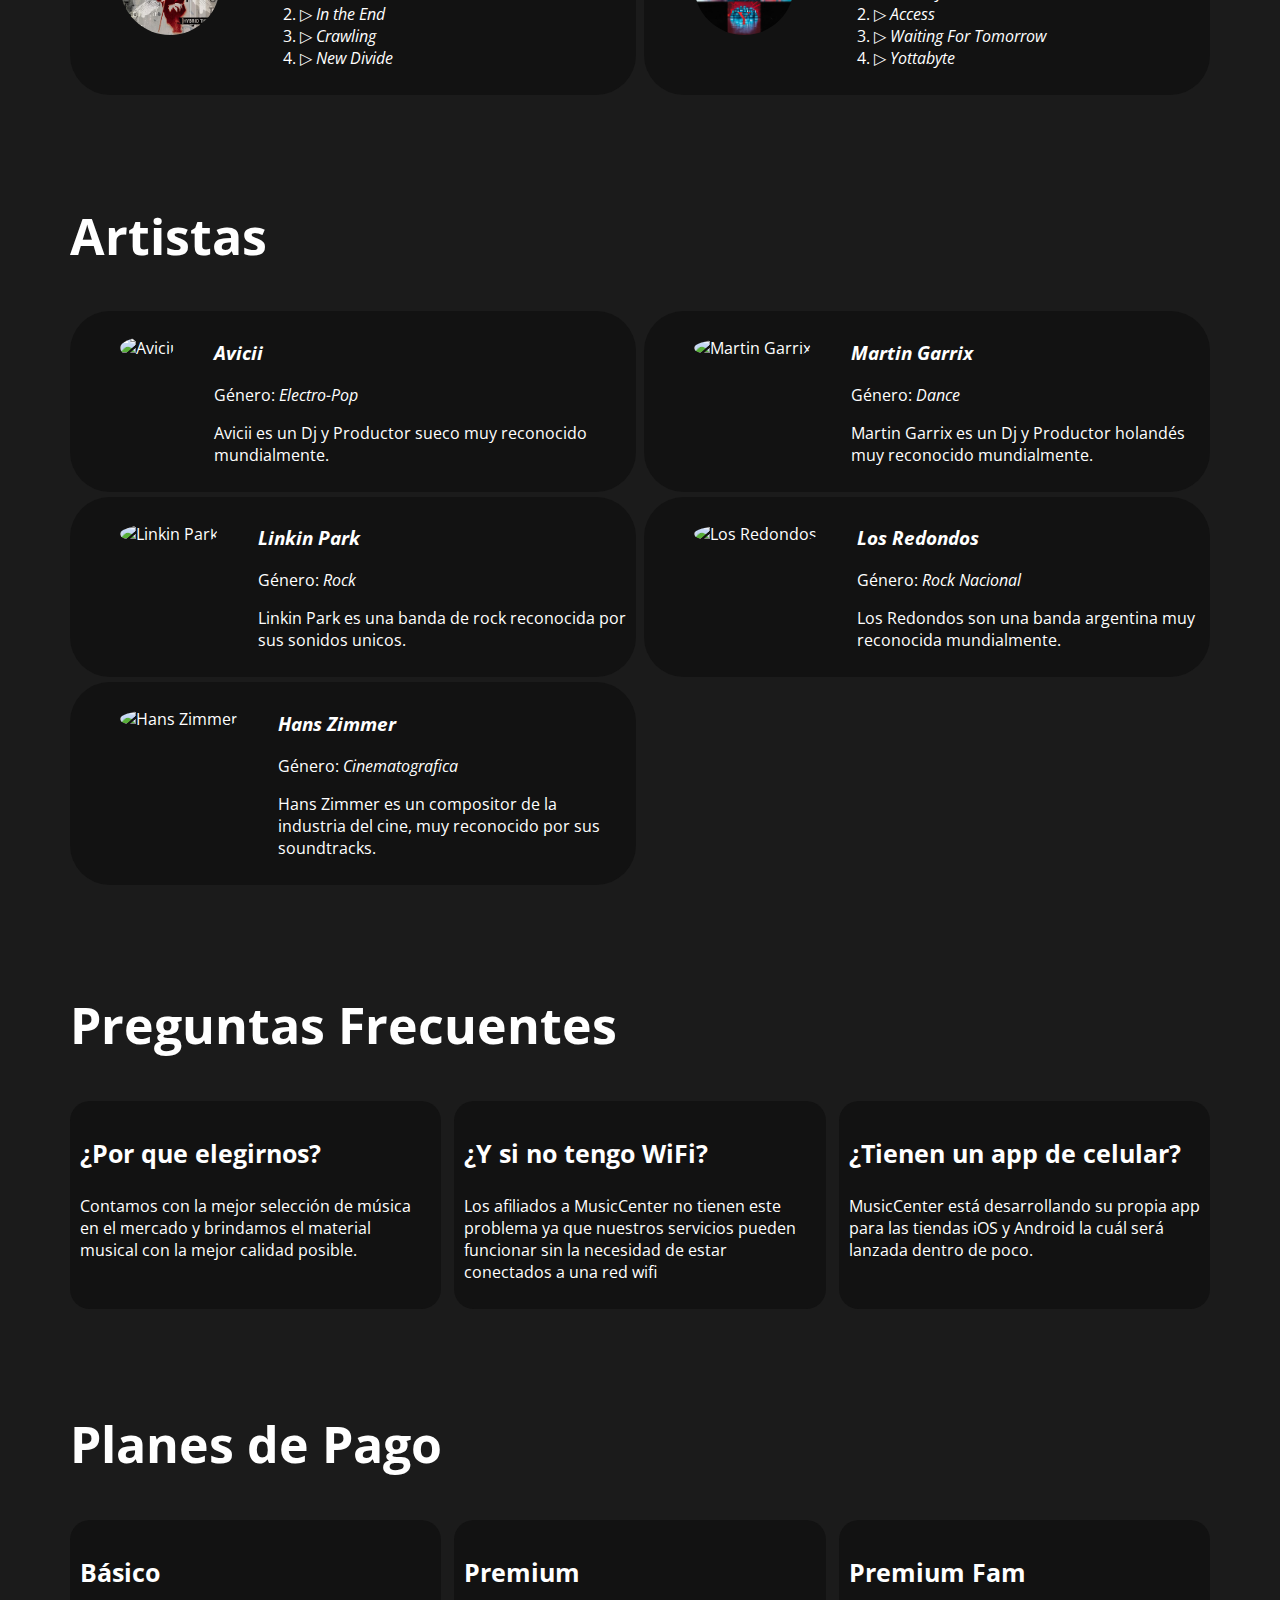
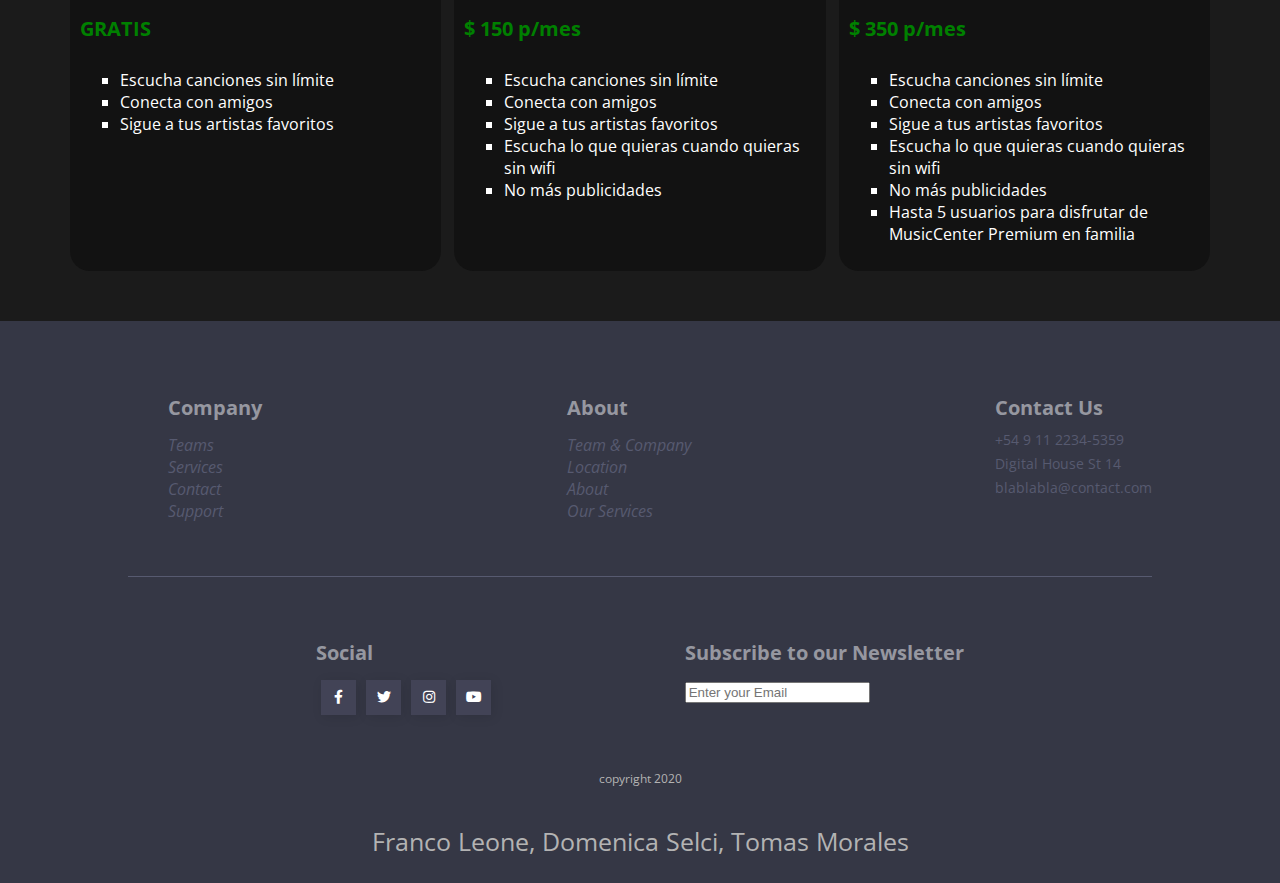
==== commit 6aab176e: "javascript carpeta y tracks top" ====
--- a/index.html
+++ b/index.html
@@ -36,9 +36,9 @@
             <h1 id="portada">Únete a MusicCenter</h2>
                 <h2 class="subtitulo">Conoce a los mejores artistas y canciones</h2>
         </section>
-        <section id="contenedores" class="canciones">
+        <section class="contenedores" id="canciones">
             <h2>Lo más escuchado</h2>
-            <article>
+            <!-- <article>
                 <figure class="cancion"><img src="img/waitingforlove.jpg" alt="Waiting For Love - Avicii">
                 </figure>
                 <div class="informacion">
@@ -98,12 +98,12 @@
                 <div class="reproductor">
                     <i class="fas fa-play"></i>
                 </div>
-            </article>
-        </section>
-
-
-
-        <section id="contenedores" class="album">
+            </article> -->
+        </section>
+
+
+
+        <section class="contenedores" id="album">
             <h2>Los mejores álbumes</h2>
             <article>
                 <figure><img src="img/tim.jpg" alt="Tim"></figure>
@@ -183,7 +183,7 @@
 
 
 
-        <section id="contenedores" class="artistas">
+        <section class="contenedores" id="artistas">
             <h2>Artistas</h2>
             <article>
                 <figure><img src="img/avicii.jpg" alt="Avicii"></figure>
@@ -228,7 +228,7 @@
             </article>
         </section>
 
-        <section id="contenedores" class="faq-planes">
+        <section class="contenedores" id="faq-planes">
             <h2>Preguntas Frecuentes</h2>
             <div>
                 <h3>¿Por que elegirnos?</h3>
@@ -247,7 +247,7 @@
             </div>
         </section>
 
-        <section id="contenedores" class="faq-planes">
+        <section class="contenedores" id="faq-planes">
             <h2>Planes de Pago</h2>
             <div>
                 <h3>Básico</h3>
@@ -341,6 +341,7 @@
         <p class="copyright"> copyright 2020</p>
         <p class="Integrantes">Franco Leone, Domenica Selci, Tomas Morales</p>
     </footer>
+    <script src="javascript/index.js"></script>
 </body>
 
 </html>--- a/css/style.css
+++ b/css/style.css
@@ -1,21 +1,25 @@
-*{
+* {
     box-sizing: border-box;
 }
-body{
-    margin:0;
+
+body {
+    margin: 0;
     background-color: rgb(27, 27, 27);
     color: white;
     font-family: 'Open Sans', sans-serif;
 }
-nav{
+
+/*Header*/
+nav {
     padding: 10px 40px 10px 70px;
     border: 1px #000;
     border-left: none;
     border-right: none;
-background-color: #000;
-
-}
-nav ul{
+    background-color: #000;
+
+}
+
+nav ul {
     display: flex;
     list-style: none;
     flex-wrap: wrap;
@@ -23,34 +27,39 @@
     justify-content: center;
 
 }
-nav ul li.logo{
+
+nav ul li.logo {
     flex: 1;
     font-family: -apple-system, BlinkMacSystemFont, 'Segoe UI', Roboto, Oxygen, Ubuntu, Cantarell, 'Open Sans', 'Helvetica Neue', sans-serif;
     font-size: 30px;
     font-weight: 200;
 }
-nav ul li.logo span{
-font-weight: 800;
-}
-
-nav ul div.items{
+
+nav ul li.logo span {
+    font-weight: 800;
+}
+
+nav ul div.items {
     padding: 0 25px;
     display: inline-flex;
 }
-nav ul div.items a{
+
+nav ul div.items a {
     text-decoration: none;
     font-size: 18px;
     padding: 0 12px;
 
 }
-nav ul .search-icon{
+
+nav ul .search-icon {
     height: 40px;
     width: 240px;
     display: flex;
-    background: #f2f2f2;
+    background: black;
     border-radius: 5px;
 }
-nav ul .search-icon input{
+
+nav ul .search-icon input {
     height: 100%;
     width: 200px;
     border: none;
@@ -61,26 +70,30 @@
     border-radius: 5px 0 0 5px;
 
 }
-nav ul .search-icon .icon{
+
+nav ul .search-icon .icon {
     height: 100%;
     width: 40px;
     line-height: 40px;
     text-align: center;
     background: #000;
 }
-nav ul .search-icon .icon span{
-    color:white;
+
+nav ul .search-icon .icon span {
+    color: white;
     font-size: 18px;
 }
-#portada{
+
+/*Index*/
+#portada {
     background-image: url(../img/portada.jpg);
     background-size: cover;
     background-position: center;
     min-height: 60vh;
     padding: 100px;
-    margin:0;
+    margin: 0;
     font-size: 80px;
-  /* text-align: start;
+    /* text-align: start;
     display: flex;
     justify-content: space-between;
     flex-direction: column;*/
@@ -94,7 +107,7 @@
     margin: 0;
 }
 
- #contenedores {
+.contenedores {
     display: flex;
     flex-wrap: wrap;
     justify-content: space-between;
@@ -102,37 +115,37 @@
     max-width: 1200px;
     margin: 0 auto;
     padding: 30px;
-   /* margin-left: 100px;
+    /* margin-left: 100px;
     margin-right: 100px;*/
-   /* background-color: rgba(128, 128, 128, 0.226);*/
+    /* background-color: rgba(128, 128, 128, 0.226);*/
     border-radius: 20px;
 }
 
-#contenedores h2 {
-   
+.contenedores h2 {
+
     width: 100%;
     font-size: 50px;
 }
 
-#contenedores article {
+.contenedores article {
     display: flex;
     padding: 10px;
     margin-bottom: 5px;
-   /* width: calc(50% - 4px);*/
+    /* width: calc(50% - 4px);*/
     background-color: rgba(15, 15, 15, 0.74);
     border-radius: 40px;
 }
 
-.canciones article {
+#canciones article {
     width: calc(50% - 4px);
 }
 
 
-.album article {
+#album article {
     width: calc(50% - 4px);
 }
 
-.artistas article {
+#artistas article {
     width: calc(50% - 4px);
 }
 
@@ -145,51 +158,52 @@
     width: 100px;
     border-radius: 50%;
     object-fit: cover;
-   /* display: block;*/
-}
-
-
-.canciones article div.informacion {
+    /* display: block;*/
+}
+
+
+#canciones article div.informacion {
     width: 50%;
     margin: 0 auto;
 }
 
-article div.reproductor {
+#canciones article div.reproductor {
     display: flex;
     margin-top: 50px;
     margin-right: 5%;
 }
 
-.canciones article figure img {
-     border-radius: 5px;
-}
-
-.faq-planes {
+#canciones article figure img {
+    border-radius: 5px;
+}
+
+#faq-planes {
     display: flex;
     /*background-color: rgba(15, 15, 15, 0.74);*/
     border-radius: 0;
 }
 
-.faq-planes div {
+#faq-planes div {
     width: calc(33% - 5px);
     padding: 10px;
     background-color: rgba(15, 15, 15, 0.74);
     border-radius: 20px;
 }
 
-.faq-planes div ul {
+#faq-planes div ul {
     list-style: square;
 }
 
-.faq-planes div h3 {
+#faq-planes div h3 {
     font-size: 25px;
 }
 
-.faq-planes div h4 {
+#faq-planes div h4 {
     font-size: 20px;
     color: green;
 }
 
+/*Footer*/
 footer {
     background-color: #353745;
     box-sizing: border-box;
@@ -198,7 +212,7 @@
     align-items: center;
 }
 
-ul{
+ul {
     list-style: none;
 }
 
@@ -208,66 +222,63 @@
     width: 170px;
 } */
 
-.social-icons a{
+.social-icons a {
     width: 35px;
     height: 35px;
     margin: 0px 5px;
     background-color: #424356;
-    box-shadow: 2px 2px 12px rgba(0,0,0,0.1);
+    box-shadow: 2px 2px 12px rgba(0, 0, 0, 0.1);
     display: flex;
     justify-content: center;
     align-items: center;
 }
 
-.social-icons{
-    display: flex;
-}
-
-.social-icons i{
+.social-icons {
+    display: flex;
+}
+
+.social-icons i {
     color: #ffffff;
     font-size: 14px;
 }
 
-.copyright{
-    font-family: calibri;
+.copyright {
     font-size: 12px;
     color: #b3b3b3;
 }
 
-.Integrantes{
-    font-family: calibri;
+.Integrantes {
     font-size: 25px;
     color: #b3b3b3;
 }
 
-.social-icons a:hover{
+.social-icons a:hover {
     background-color: #353745;
     transition: all ease 0.5s;
 }
 
-.social-icons a:hover i{
+.social-icons a:hover i {
     color: #424356;
 }
 
 
-.arriba h1{
+.arriba h1 {
     color: #9697a0;
     font-size: 20px;
-    font-family: calibri;
-}
-
-.arriba ul li a{
+}
+
+.arriba ul li a {
     font-size: 16px;
     color: #575a70;
 }
 
-.arriba ul li p{
+.arriba ul li p {
     font-size: 14px;
     color: #575a70;
     line-height: 10px;
 }
 
-.arriba{
+.arriba {
     display: flex;
     justify-content: space-between;
     padding: 3% 0px;
@@ -276,23 +287,22 @@
     flex-wrap: wrap;
 }
 
-.arriba{
+.arriba {
     border-bottom: 1px solid #575a70;
-    
-}
-
-.arriba a:hover{
+
+}
+
+.arriba a:hover {
     color: grey;
 }
-   
-.abajo h1{
+
+.abajo h1 {
     color: #9697a0;
     font-size: 20px;
-    font-family: calibri;
-}
-
-
-.abajo{
+}
+
+
+.abajo {
     display: flex;
     justify-content: center;
     justify-content: space-evenly;
@@ -302,7 +312,7 @@
     flex-wrap: wrap;
 }
 
-.imagenes{
+.imagenes {
     display: flex;
     justify-content: center;
     justify-content: space-evenly;
@@ -318,8 +328,13 @@
     font-style: italic;
 }
 
-.generos article{
-   /* margin-right:5%;*/
+footer {
+    margin-top: 20px;
+}
+
+/*Página de generos*/
+.generos article {
+    /* margin-right:5%;*/
     width: calc(50%-5px);
     height: 300px;
     border-radius: 40px;
@@ -327,42 +342,38 @@
 
 .generos h1 {
     font-size: 100px;
-  /*  margin-left: 10%;*/
-}
-
-footer {
-    margin-top: 20px;
+    /*  margin-left: 10%;*/
 }
 
 .dance {
-  background-image: url("/proyecto-musica/img/dance.jpg");
-  background-position: center;
-  background-size: cover;
+    background-image: url("/proyecto-musica/img/dance.jpg");
+    background-position: center;
+    background-size: cover;
 }
 
 .rocknacional {
     background-image: url("/proyecto-musica/img/rocknacional.jpg");
     background-position: center;
     background-size: cover;
-  }
+}
 
 .rock {
     background-image: url("/proyecto-musica/img/portada2.jpg");
     background-position: center;
     background-size: cover;
-  }
+}
 
 .electropop {
     background-image: url("/proyecto-musica/img/electro2.jpg");
     background-position: center;
     background-size: cover;
-  }
+}
 
 .cinematografica {
     background-image: url("/proyecto-musica/img/cinemat.jpg");
     background-position: center;
     background-size: cover;
-  }
+}
 
 .generos article h2 a {
     font-style: normal;
@@ -372,22 +383,23 @@
 }
 
 .generos {
-   flex-direction: column;
-   max-width: 1200px;
-   margin: 0 auto;
-   padding: 30px;
-}
-
-.artistas section {
+    flex-direction: column;
+    max-width: 1200px;
+    margin: 0 auto;
+    padding: 30px;
+}
+
+/*Página detalles de género*/
+/*#artistas section {
     display: flex;
     flex-wrap: wrap;
     flex-direction: row;
     margin-top: 30px;
     margin-left: 100px;
     margin-right: 100px;
-   /* background-color: rgba(128, 128, 128, 0.226);*/
-    border-radius: 20px;
-}
+    /* background-color: rgba(128, 128, 128, 0.226);*/
+    /*border-radius: 20px;
+}*/
 
 #portada-gen {
     background-image: url(../img/electro.jpg);
@@ -398,7 +410,8 @@
     display: flex;
     margin: 0;
 }
-#portada-gen .titulo{
+
+#portada-gen .titulo {
     text-align: start;
     padding: 100px;
     display: flex;
@@ -410,60 +423,95 @@
     font-size: 80px;
 }
 
-.playlist {
-    display: flex;
-}
-
-.playlist article {
+#playlist {
+    display: flex;
+}
+
+#playlist article {
     display: flex;
     flex-direction: column;
     width: calc(33% - 5px);
 }
-.playlist article img{
+
+#playlist article img {
     border-radius: 20px;
     width: 100%;
 }
 
-
+/*Otros*/
+.favoritos {
+    margin-top: 10px;
+    text-align: left;
+
+}
+
+.fav {
+    display: flex;
+    list-style: none;
+    text-decoration: none;
+    margin: 0;
+    padding: 0;
+}
+
+a {
+    text-decoration: none;
+    color: white;
+}
+
+.icons {
+    justify-content: space-between;
+    width: 35px;
+    margin: 0px 5px 0;
+}
+
+.iconitos:hover {
+    color: grey;
+}
+
+/*Responsive Ipad*/
 @media (max-width: 768px) {
 
-    #portada{
+    #portada {
         background-position: center;
     }
 
-   /* .canciones  article {
+    /* .canciones  article {
         margin-left: 10%;
         width: calc(90% - 4px);
     }*/
 
-    .album article {
+    #album article {
         width: 100%
     }
-    .album {
+
+    #album {
         flex-direction: column;
     }
-    .album article figure img{
+
+    #album article figure img {
         margin-left: 25%;
     }
-    .album article .informacion h3 {
+
+    #album article .informacion h3 {
         margin-left: 20px;
     }
 
-    .artistas article {
+    #artistas article {
         flex-direction: column;
     }
 
-    .artistas article figure img {
+    #artistas article figure img {
         margin-left: 25%;
     }
 
-    .artistas article .informacion {
+    #artistas article .informacion {
         margin-left: 10%;
     }
 }
 
+/*Responsive Celular*/
 @media (max-width: 420px) {
-    #portada{
+    #portada {
         font-size: 35px;
     }
 
@@ -474,26 +522,27 @@
     /*.canciones, .album, .artistas{
        margin-left: -20%;
     }*/
-    
+
     /*.canciones article {
        margin-left: 5%;
     }*/
 
-    .album article {
-     width: calc(90% - 4px);
-    }
-
-    .canciones {
+    #album article {
+        width: calc(90% - 4px);
+    }
+
+    #canciones {
         flex-direction: column;
     }
 
-    .canciones article {
+    #canciones article {
         width: 100%;
     }
-    
-    .canciones article div.informacion{
+
+    #canciones article div.informacion {
         margin-left: -5%;
     }
+
     /*.canciones article figure img {
         width: 70px ;
         height: 70px;
@@ -511,32 +560,33 @@
         margin-right: 10px;
     }*/
 
-    .album {
+    #album {
         flex-direction: column;
     }
 
-    .album article {
-         flex-direction: column;
-         margin-left: 5%;
-    }
-
-    .artistas {
+    #album article {
         flex-direction: column;
-    }
-
-    .artistas article {
+        margin-left: 5%;
+    }
+
+    #artistas {
+        flex-direction: column;
+    }
+
+    #artistas article {
         width: calc(90% - 4px);
-        margin-left:5%;
-    }
+        margin-left: 5%;
+    }
+
     figure {
-        margin-left:15%;
-    }
-
-    .faq-planes {
+        margin-left: 15%;
+    }
+
+    #faq-planes {
         flex-direction: column;
     }
-    
-    .faq-planes div {
+
+    #faq-planes div {
         margin-top: 10px;
         width: 100%;
     }
@@ -549,16 +599,22 @@
         width: calc(50%-5px);
         /*margin-left: 20%;*/
     }
-     
+
     .generos article h2 a {
-          font-size: 40px;
-    }
+        font-size: 60px;
+    }
+
     .generos article h2 {
         width: 50%;
         margin-left: 25%;
     }
 
-    .playlist{
-        flex-direction: column;
-    }
-} 
+    #playlist {
+        flex-wrap: wrap;
+    }
+
+    #portada-gen h1 {
+        font-size: 50px;
+    }
+
+}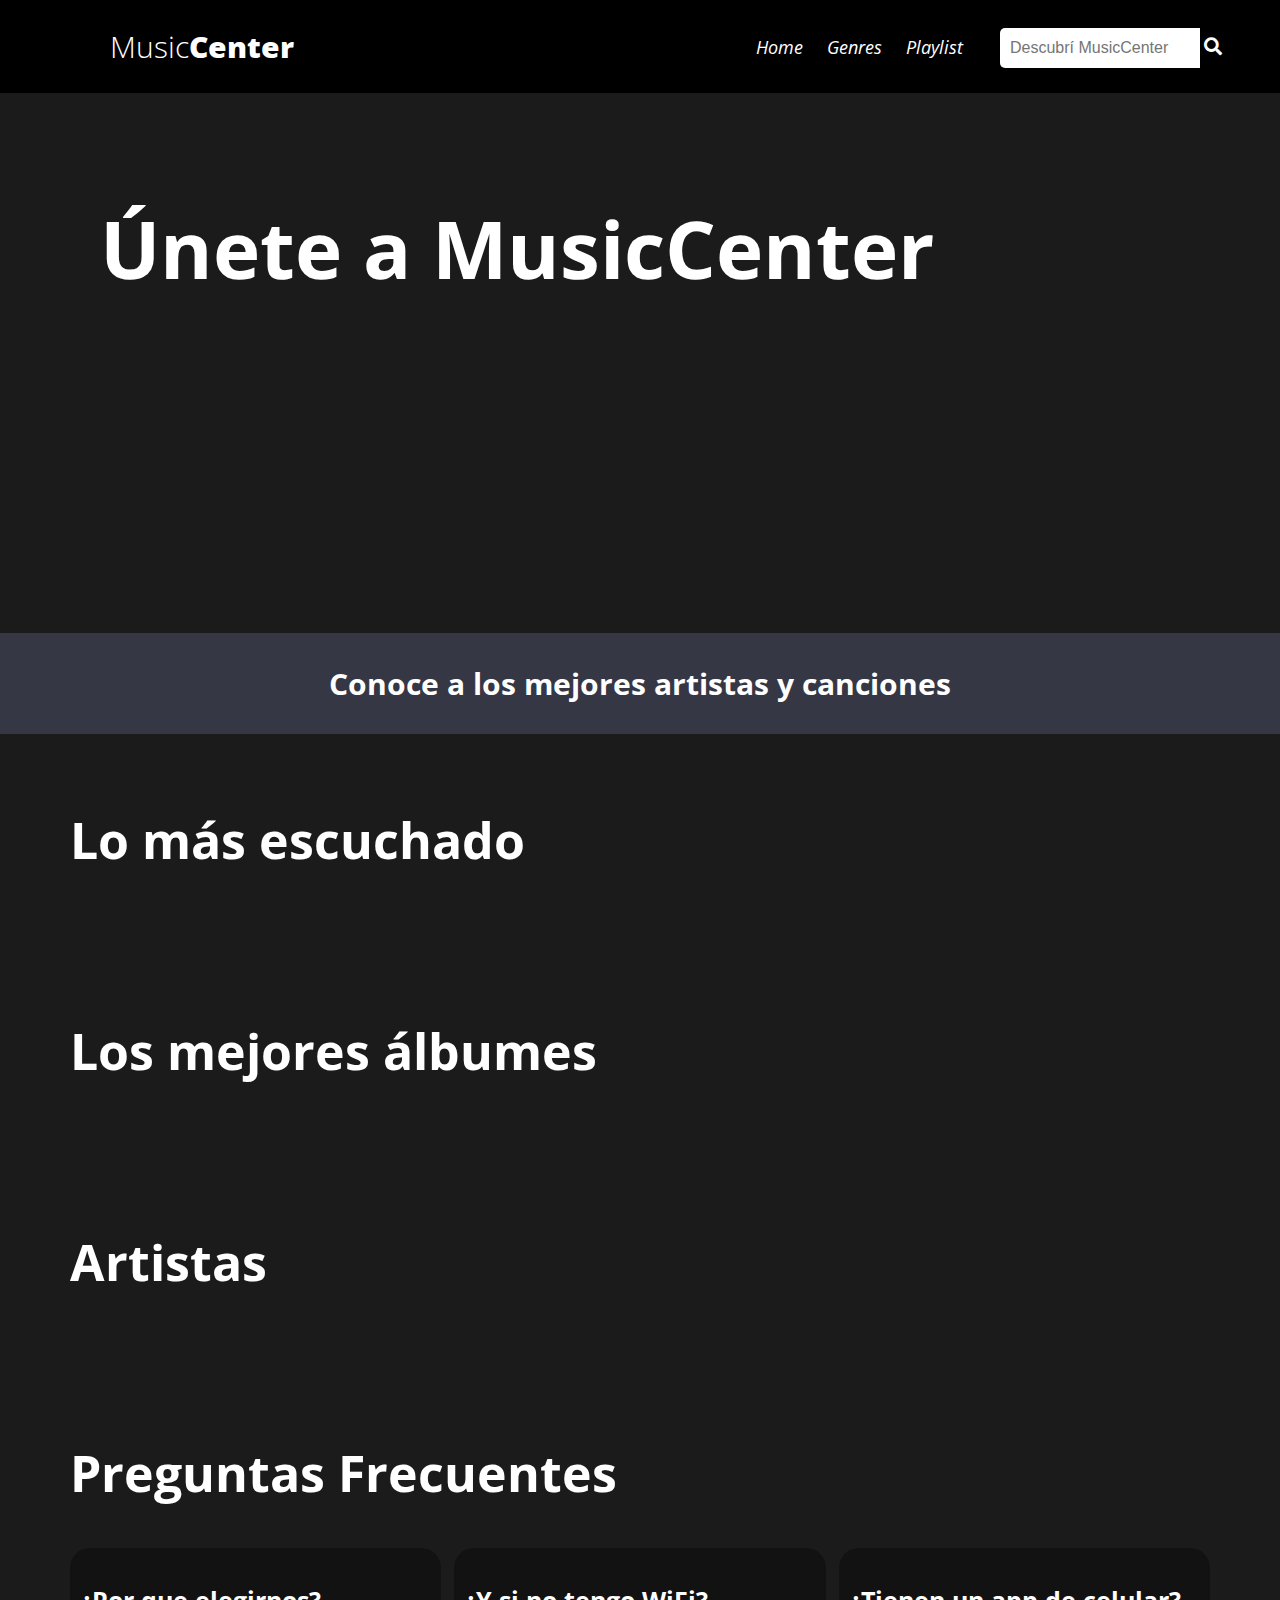
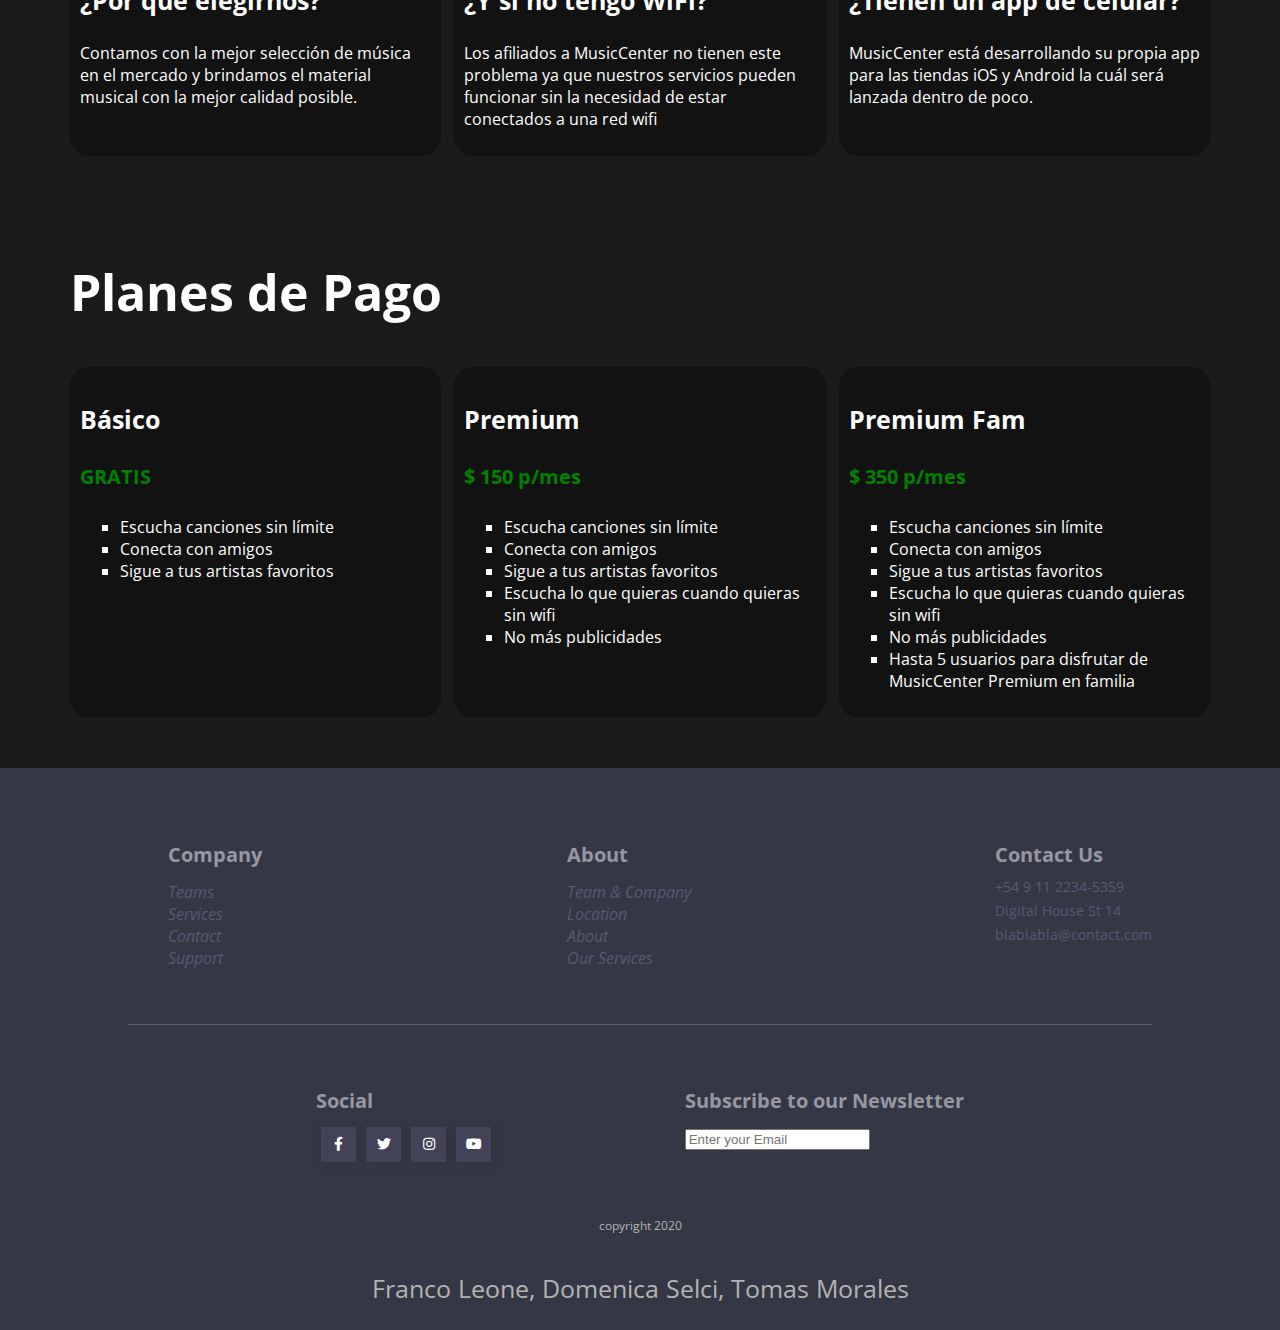
==== commit 727da822: "validacion" ====
--- a/index.html
+++ b/index.html
@@ -105,7 +105,7 @@
 
         <section class="contenedores" id="album">
             <h2>Los mejores álbumes</h2>
-            <article>
+            <!-- <article>
                 <figure><img src="img/tim.jpg" alt="Tim"></figure>
                 <div class="informacion">
                     <h3><a href="detail-artist.html">Avicii</a> - <a href="detail-album.html">Tim</a></h3>
@@ -177,7 +177,7 @@
                         <li>▷ <a href="detail-track.html">Yottabyte</a></li>
                     </ol>
                 </div>
-            </article>
+            </article> -->
         </section>
 
 
@@ -185,7 +185,7 @@
 
         <section class="contenedores" id="artistas">
             <h2>Artistas</h2>
-            <article>
+            <!-- <article>
                 <figure><img src="img/avicii.jpg" alt="Avicii"></figure>
                 <div class="informacion">
                     <h3><a href="detail-artist.html">Avicii</a></h3>
@@ -225,7 +225,7 @@
                     <p>Hans Zimmer es un compositor de la industria del cine, muy reconocido por sus
                         soundtracks.</p>
                 </div>
-            </article>
+            </article> -->
         </section>
 
         <section class="contenedores" id="faq-planes">
@@ -249,7 +249,7 @@
 
         <section class="contenedores" id="faq-planes">
             <h2>Planes de Pago</h2>
-            <div>
+            <div id="planBasico">
                 <h3>Básico</h3>
                 <h4>GRATIS</h4>
                 <ul>
@@ -258,7 +258,7 @@
                     <li>Sigue a tus artistas favoritos</li>
                 </ul>
             </div>
-            <div>
+            <div id="planPremium">
                 <h3>Premium</h3>
                 <h4>$ 150 p/mes</h4>
                 <ul>
@@ -269,7 +269,7 @@
                     <li>No más publicidades</li>
                 </ul>
             </div>
-            <div>
+            <div id="planPremiumFam">
                 <h3>Premium Fam</h3>
                 <h4>$ 350 p/mes</h4>
                 <ul>
@@ -342,6 +342,7 @@
         <p class="Integrantes">Franco Leone, Domenica Selci, Tomas Morales</p>
     </footer>
     <script src="javascript/index.js"></script>
+    <script src="./javascript/validacion.js"></script>
 </body>
 
 </html>--- a/css/style.css
+++ b/css/style.css
@@ -177,6 +177,13 @@
     border-radius: 5px;
 }
 
+#album article figure img {
+    height: 150px;
+    width: 110%;
+    object-fit: contain;
+    border-radius: 5px;
+}
+
 #faq-planes {
     display: flex;
     /*background-color: rgba(15, 15, 15, 0.74);*/
@@ -201,6 +208,10 @@
 #faq-planes div h4 {
     font-size: 20px;
     color: green;
+}
+
+#faq-planes div.planSelec {
+    background-color: rgb(0, 0, 0);
 }
 
 /*Footer*/
@@ -345,6 +356,11 @@
     /*  margin-left: 10%;*/
 }
 
+#deezerGen{
+    background-position: center;
+    background-size: cover;
+}
+
 .dance {
     background-image: url("/proyecto-musica/img/dance.jpg");
     background-position: center;
@@ -379,7 +395,7 @@
     font-style: normal;
     font-weight: bolder;
     margin-left: 10%;
-    font-size: 100px;
+    font-size: 300%;
 }
 
 .generos {
@@ -402,7 +418,7 @@
 }*/
 
 #portada-gen {
-    background-image: url(../img/electro.jpg);
+    /* background-image: url(https://cdns-images.dzcdn.net/images/misc/db7a604d9e7634a67d45cfc86b48370a/1000x1000-000000-80-0-0.jpg); */
     background-size: cover;
     background-position: center;
     min-height: 40vh;
@@ -507,6 +523,10 @@
     #artistas article .informacion {
         margin-left: 10%;
     }
+    .generos article h2 a {
+        margin-left: 10%;
+        font-size: 300%;
+    }
 }
 
 /*Responsive Celular*/
@@ -601,7 +621,8 @@
     }
 
     .generos article h2 a {
-        font-size: 60px;
+        margin-left: -40%;
+        font-size: 150%;
     }
 
     .generos article h2 {
@@ -611,10 +632,19 @@
 
     #playlist {
         flex-wrap: wrap;
+        flex-direction: column;
+    }
+
+    #playlist article{
+        width: calc(100% - 5px);
     }
 
     #portada-gen h1 {
         font-size: 50px;
     }
 
+    #album article figure img {
+        margin: 0;
+    }
+
 }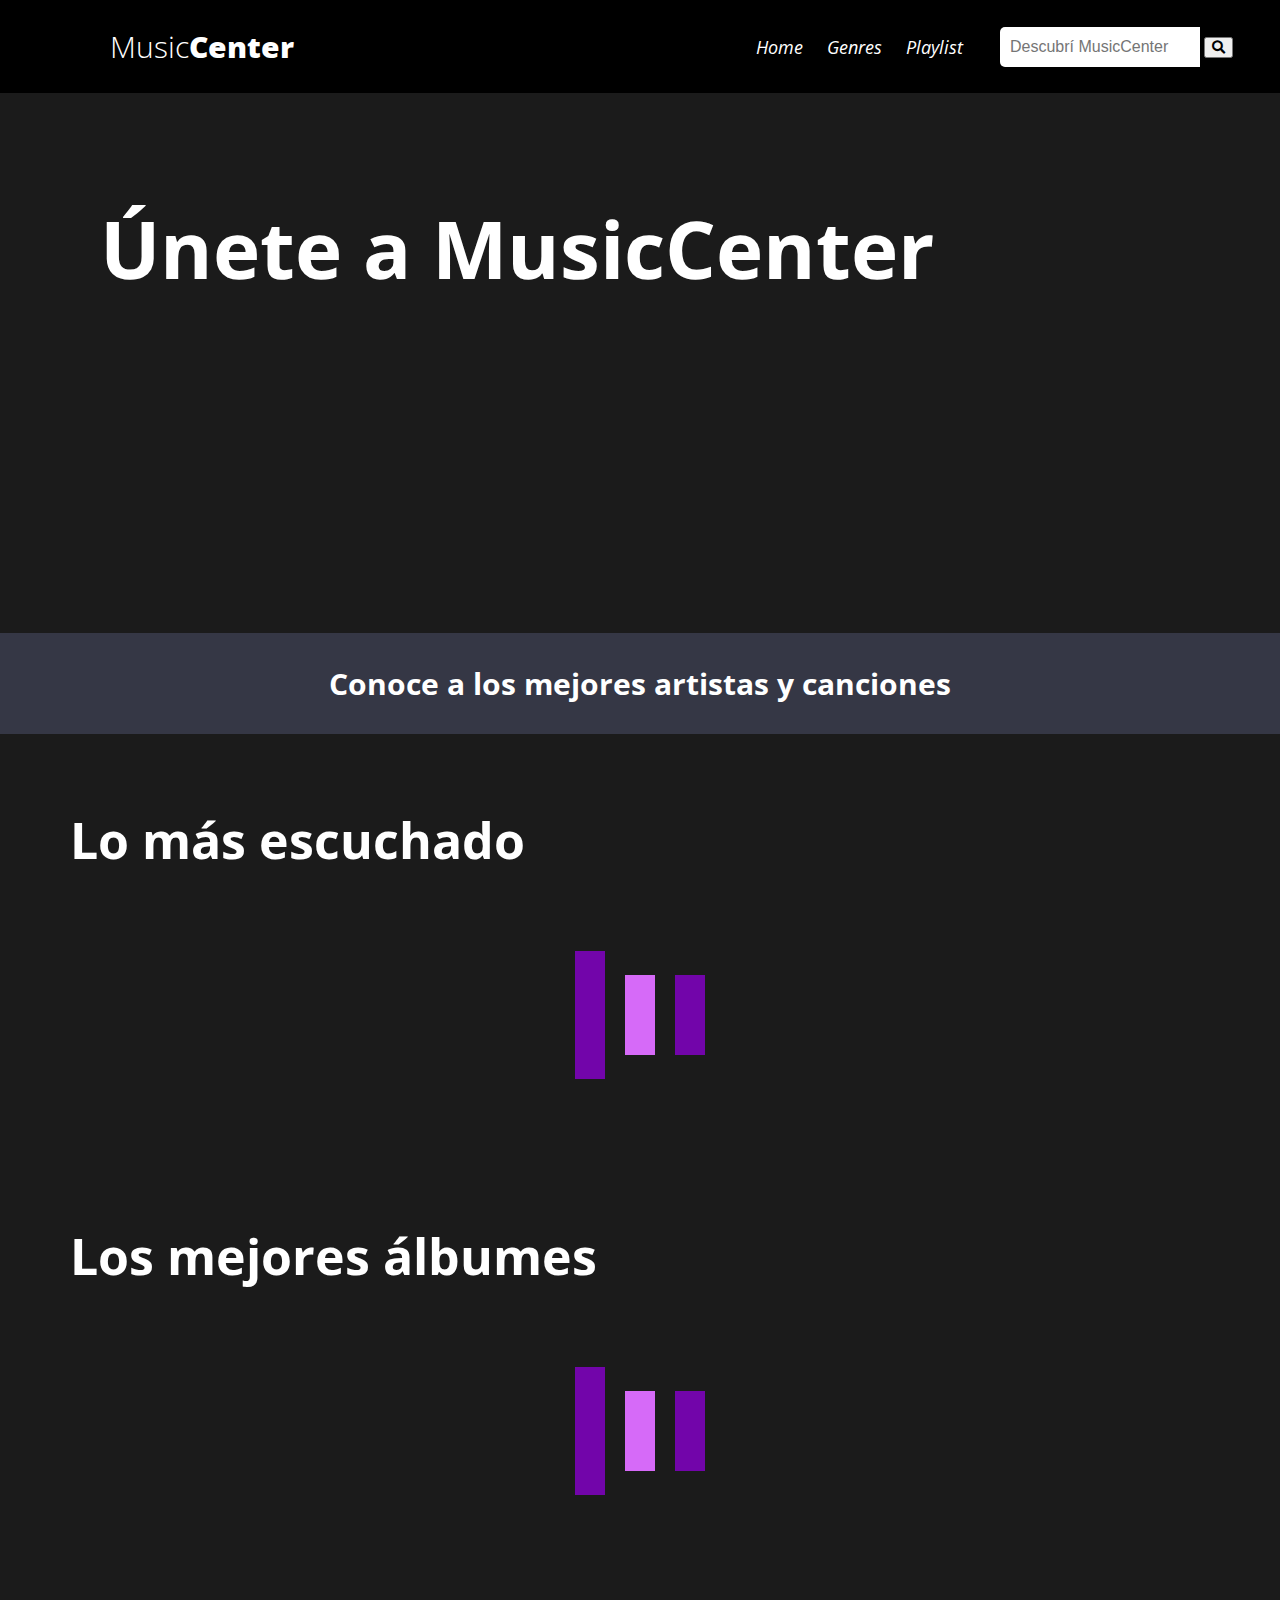
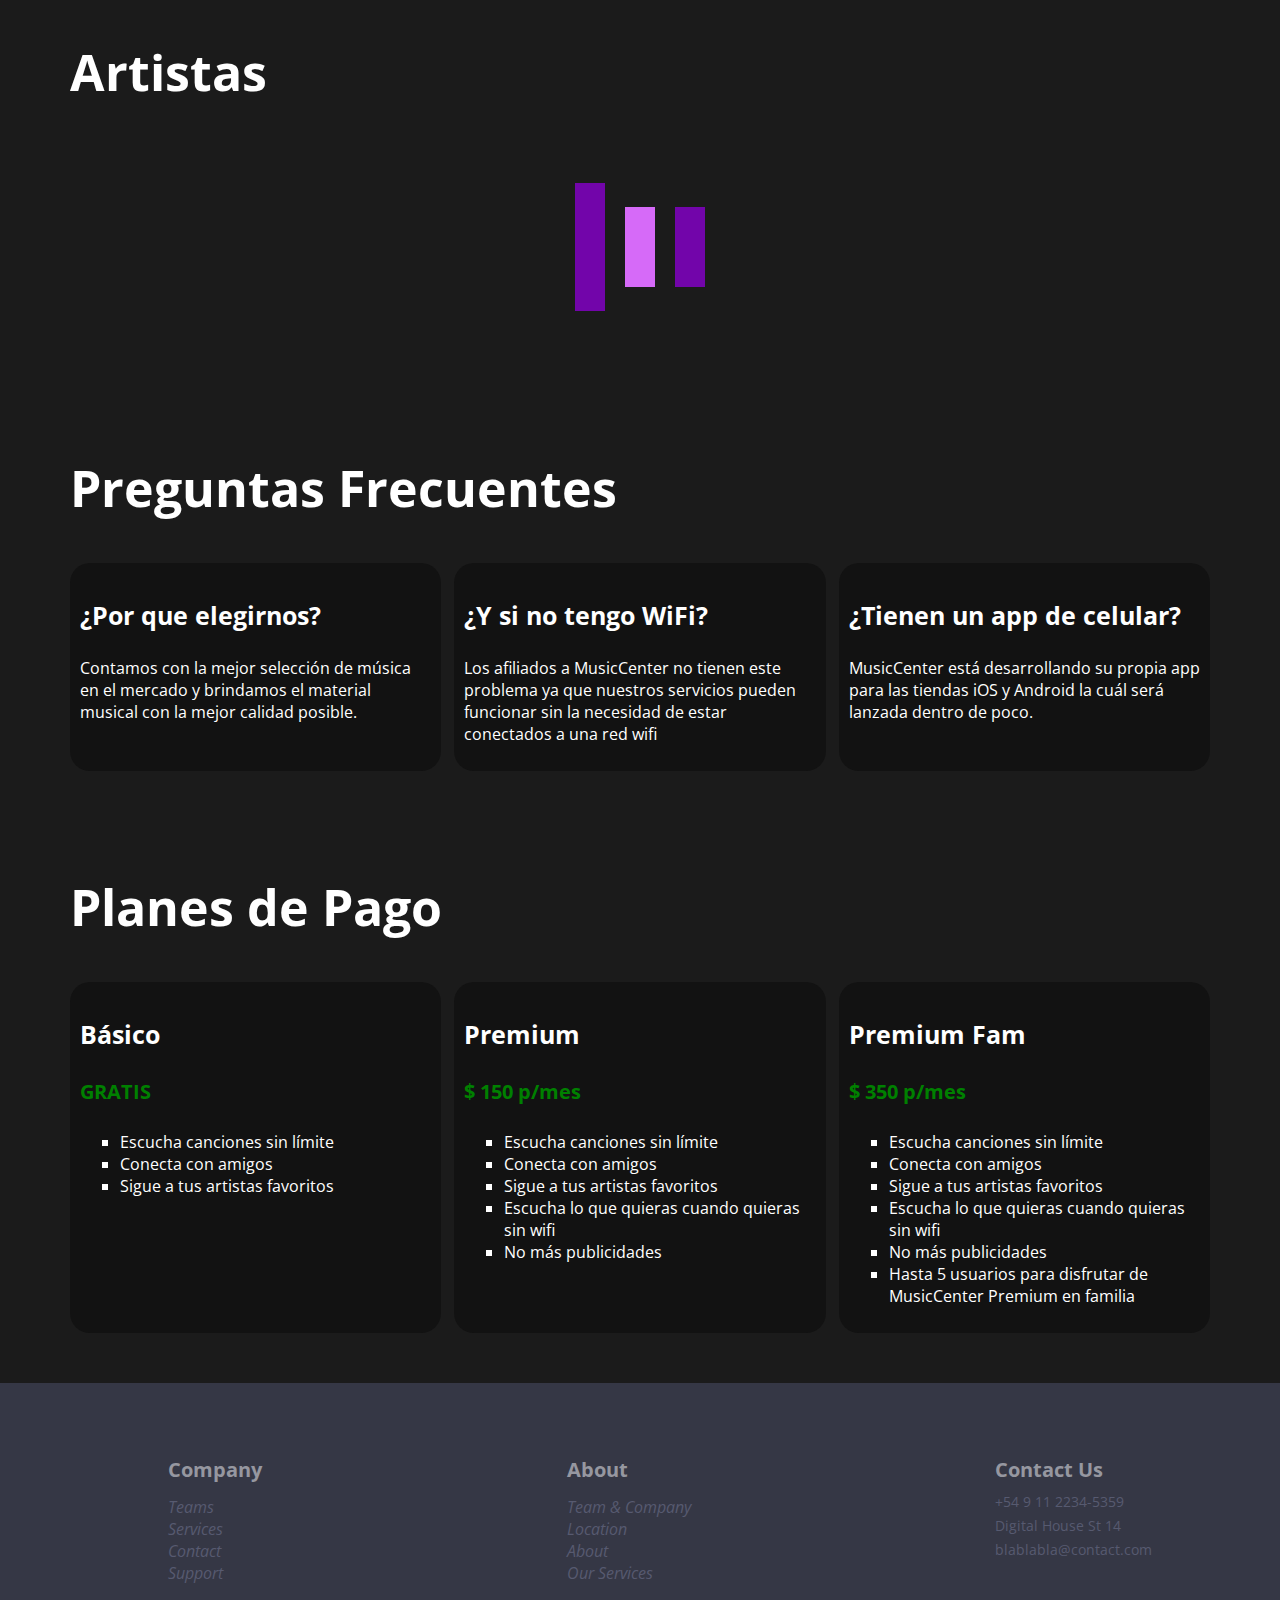
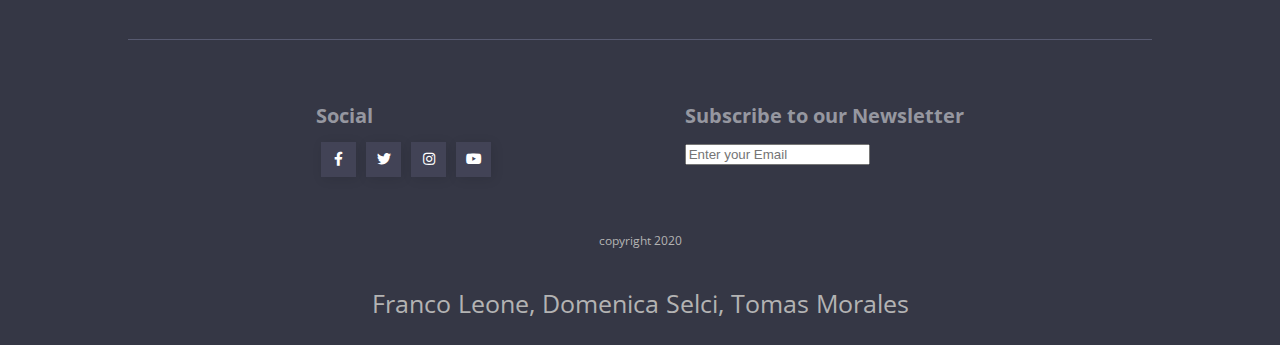
==== commit ada238a6: "search" ====
--- a/index.html
+++ b/index.html
@@ -23,9 +23,9 @@
             </div>
             <li class="search-icon">
                 <form action="../proyecto-musica/search-results.html" method="GET">
-                    <input type="search" placeholder="Descubrí MusicCenter">
-                    <label class="icon">
-                        <span class="fas fa-search"></span>
+                    <input type="search" class="campobuscar" name="q" placeholder="Descubrí MusicCenter">
+                    <label class="button">
+                        <button type="submit"><i class="fas fa-search"></i></button>
                     </label>
                 </form>
             </li>
@@ -38,6 +38,9 @@
         </section>
         <section class="contenedores" id="canciones">
             <h2>Lo más escuchado</h2>
+            <div class= "loading" id="loadingTracks">
+                <img src="img/loading.gif" alt="loading">
+            </div>
             <!-- <article>
                 <figure class="cancion"><img src="img/waitingforlove.jpg" alt="Waiting For Love - Avicii">
                 </figure>
@@ -105,6 +108,9 @@
 
         <section class="contenedores" id="album">
             <h2>Los mejores álbumes</h2>
+            <div class= "loading" id="loadingAlbums">
+                <img src="img/loading.gif" alt="loading">
+            </div>
             <!-- <article>
                 <figure><img src="img/tim.jpg" alt="Tim"></figure>
                 <div class="informacion">
@@ -185,6 +191,9 @@
 
         <section class="contenedores" id="artistas">
             <h2>Artistas</h2>
+            <div class= "loading" id="loadingArtistas">
+                <img src="img/loading.gif" alt="loading">
+            </div>
             <!-- <article>
                 <figure><img src="img/avicii.jpg" alt="Avicii"></figure>
                 <div class="informacion">
--- a/css/style.css
+++ b/css/style.css
@@ -99,6 +99,15 @@
     flex-direction: column;*/
 }
 
+.loading {
+    max-width: 1200px;
+    margin: 0 auto;
+}
+
+#loadingGeneros {
+    margin: 0;
+}
+
 .subtitulo {
     font-size: 30px;
     text-align: center;
@@ -137,9 +146,14 @@
 }
 
 #canciones article {
+    display: flex;
+    flex-direction: column;
     width: calc(50% - 4px);
 }
 
+#canciones article div {
+    display: flex;
+}
 
 #album article {
     width: calc(50% - 4px);
@@ -162,18 +176,24 @@
 }
 
 
-#canciones article div.informacion {
+#canciones article div div.informacion {
+    flex-direction: column;
     width: 50%;
     margin: 0 auto;
 }
 
-#canciones article div.reproductor {
+#canciones article div div.reproductor {
     display: flex;
     margin-top: 50px;
     margin-right: 5%;
 }
 
-#canciones article figure img {
+#audio {
+    display: none;
+    width: 100%;
+}
+
+#canciones article div figure img {
     border-radius: 5px;
 }
 
@@ -356,7 +376,7 @@
     /*  margin-left: 10%;*/
 }
 
-#deezerGen{
+#deezerGen {
     background-position: center;
     background-size: cover;
 }
@@ -414,7 +434,7 @@
     margin-left: 100px;
     margin-right: 100px;
     /* background-color: rgba(128, 128, 128, 0.226);*/
-    /*border-radius: 20px;
+/*border-radius: 20px;
 }*/
 
 #portada-gen {
@@ -523,6 +543,7 @@
     #artistas article .informacion {
         margin-left: 10%;
     }
+
     .generos article h2 a {
         margin-left: 10%;
         font-size: 300%;
@@ -561,6 +582,7 @@
 
     #canciones article div.informacion {
         margin-left: -5%;
+        font-size: small;
     }
 
     /*.canciones article figure img {
@@ -635,16 +657,53 @@
         flex-direction: column;
     }
 
-    #playlist article{
+    #playlist article {
         width: calc(100% - 5px);
     }
 
     #portada-gen h1 {
         font-size: 50px;
+        margin-left: -80px;
     }
 
     #album article figure img {
         margin: 0;
     }
 
-}+}
+.escuchando {
+    text-align: center;
+}
+.titulo{
+    text-align: center;
+}
+.interprete{
+    text-align: center;
+}
+.album{
+    text-align: center;
+}
+.container{
+    text-align: center; 
+}
+.agregar{
+    border: 1px solid #ffffff;
+    background-color: #ffffff;
+    padding: 10px 20px;
+    font-size: 15px;
+    font-family: -apple-system, BlinkMacSystemFont, 'Segoe UI', Roboto, Oxygen, Ubuntu, Cantarell, 'Open Sans', 'Helvetica Neue', sans-serif;
+    cursor: pointer;
+    margin: 10px;
+    transition: 0.8s;
+}
+.agregar:hover{
+    border: 1px solid #353745;
+    background-color:#353745;
+}
+.imagen img{
+    height: 200px;
+    width: 100%;
+    object-fit: contain;  
+    margin-top: 10px; 
+}
+    
